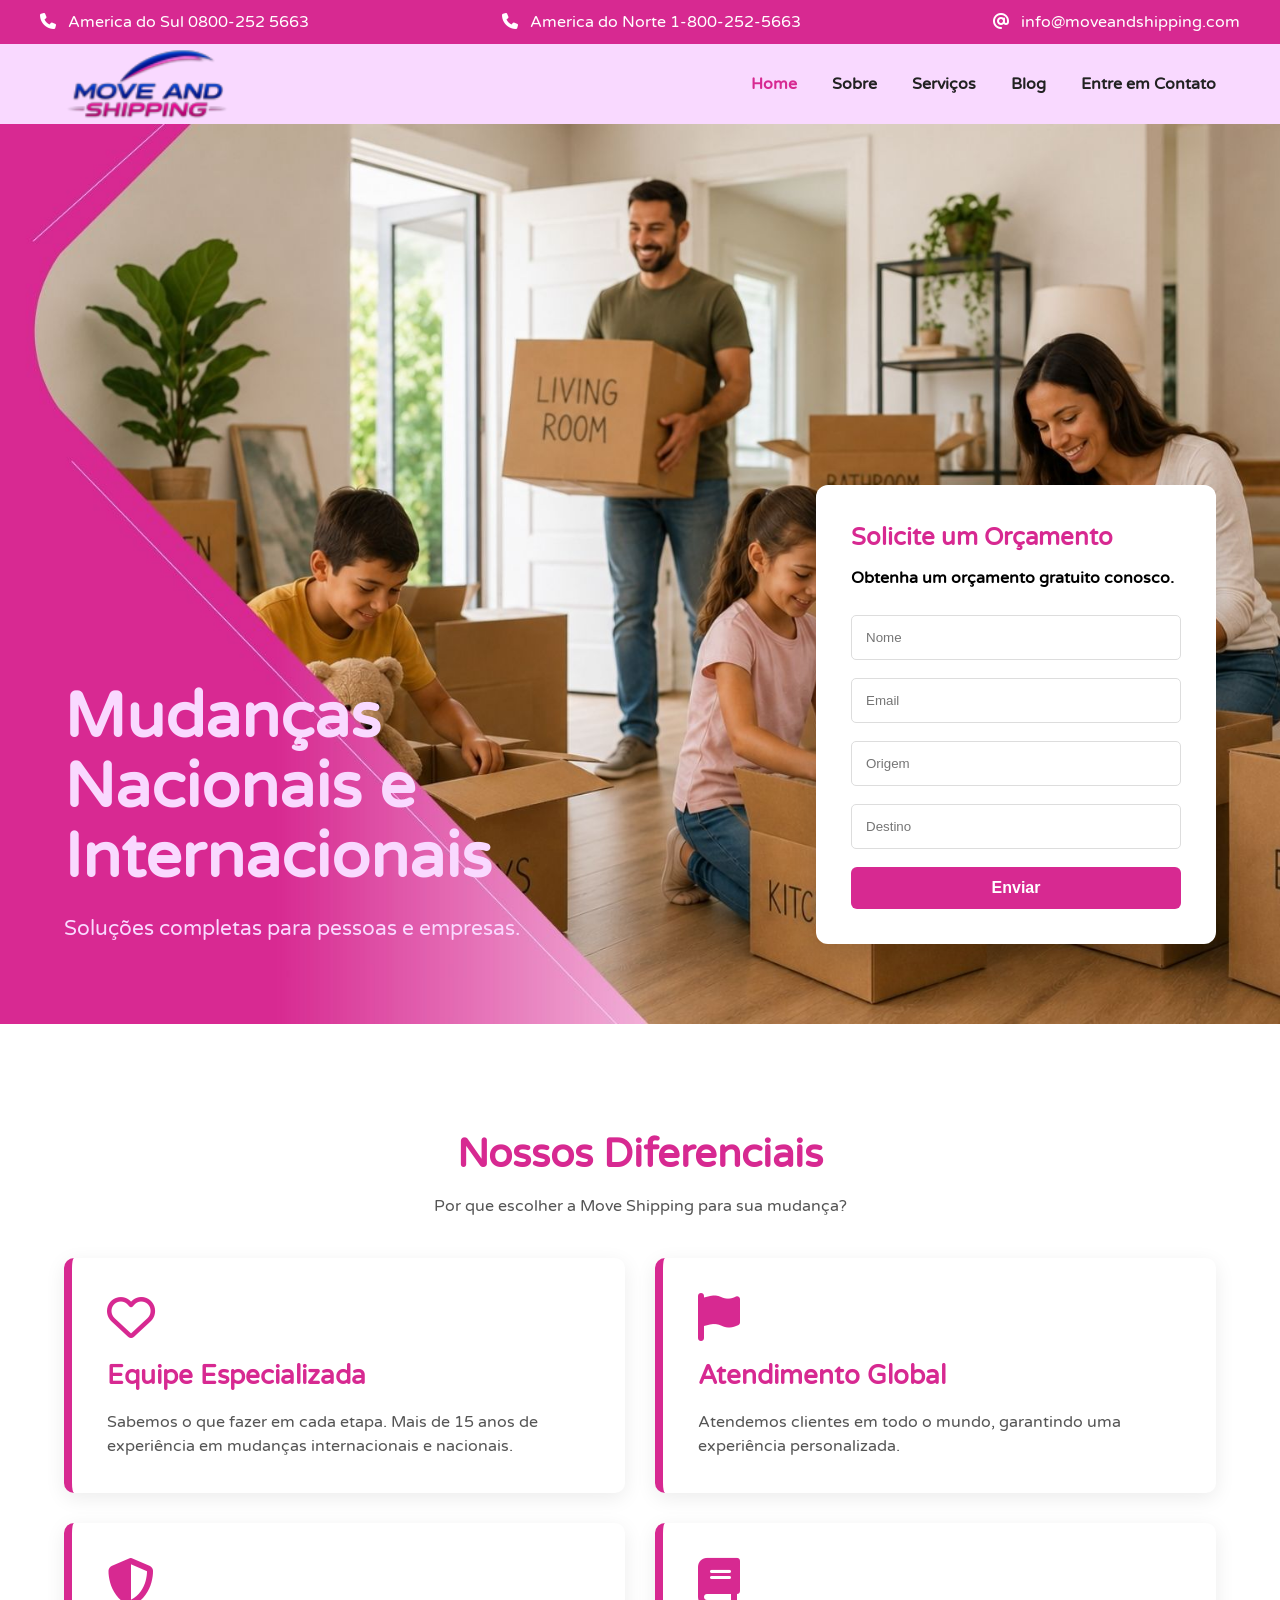
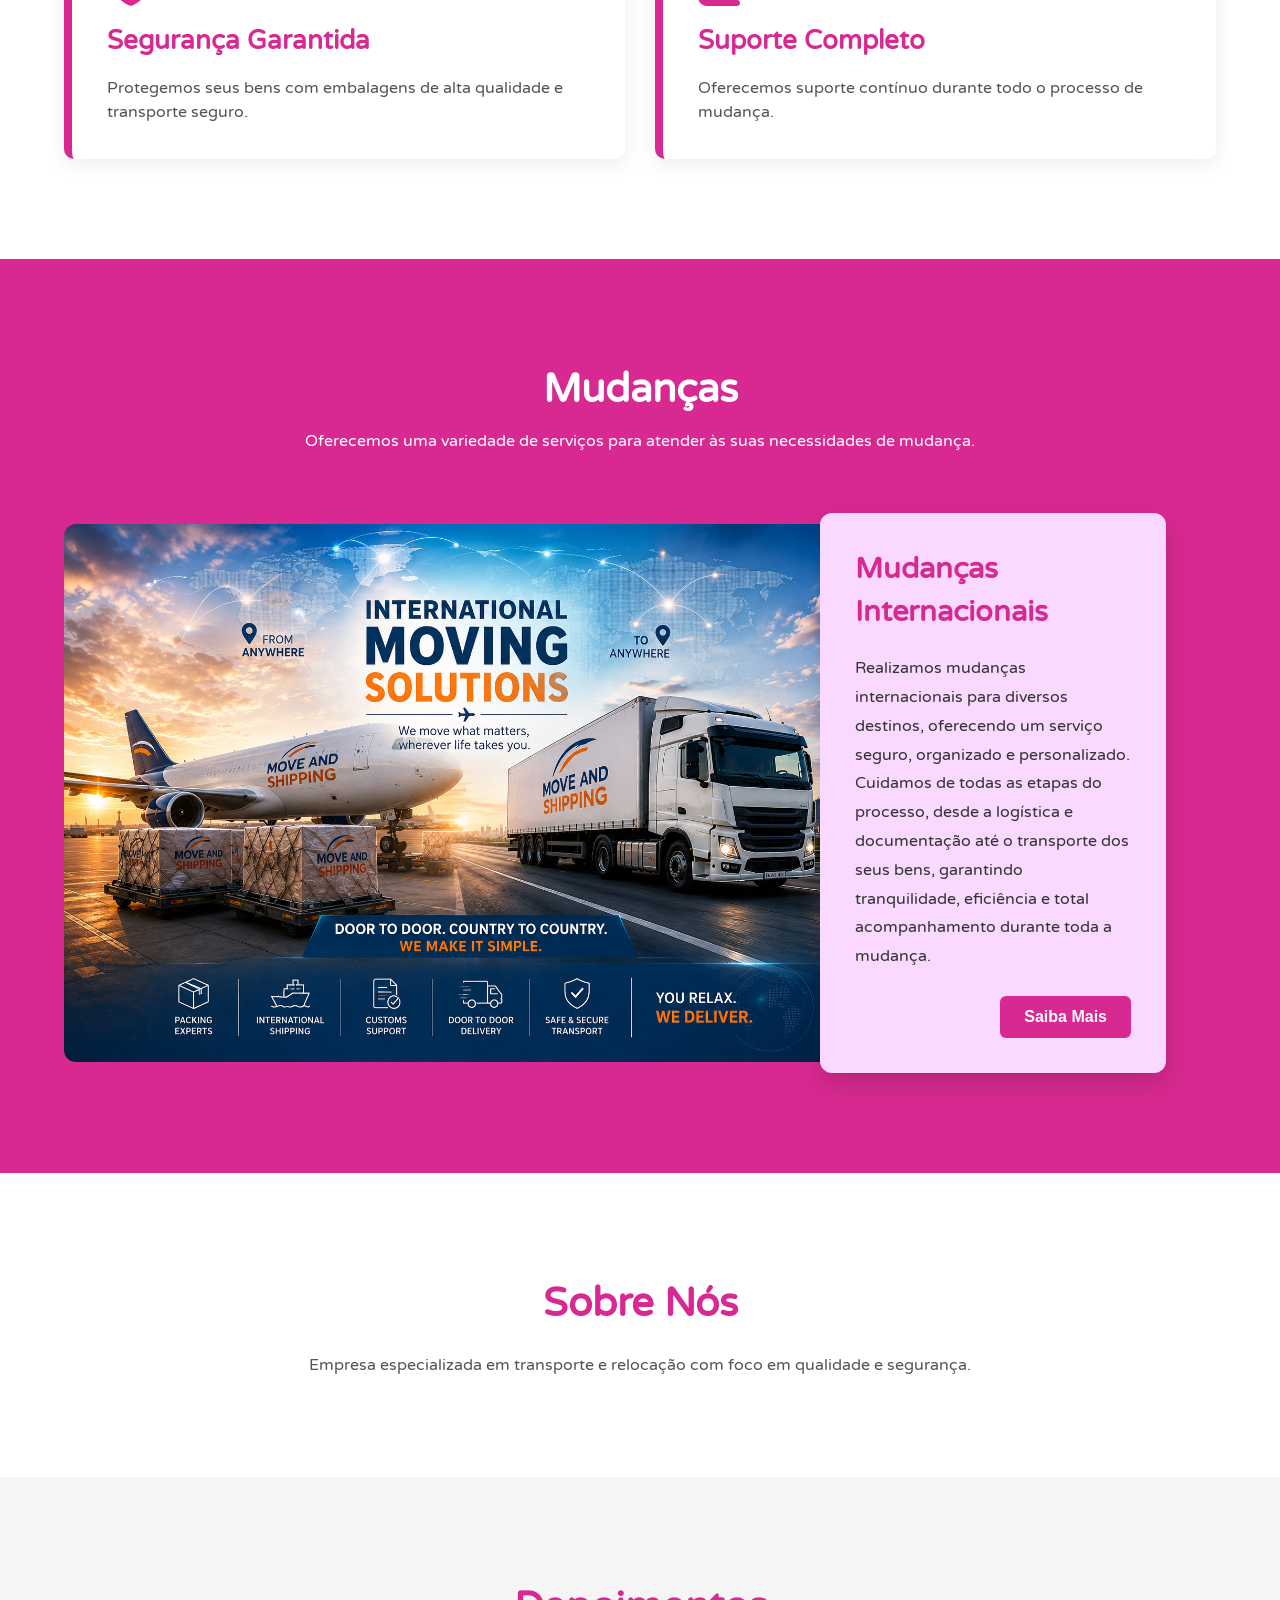
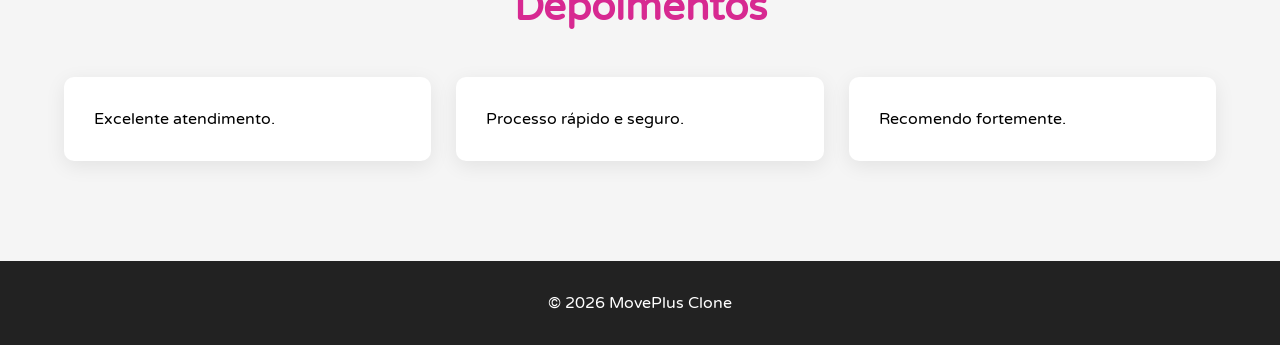
==== index.html @ 45d49bcc "projeto Inciado! Site Move and Shipping" ====
<!DOCTYPE html>
<html lang="pt-BR">

<head>
    <meta charset="UTF-8">
    <meta name="viewport" content="width=device-width, initial-scale=1.0">
    <title>MovePlus - Mudanças Nacionais e Internacionais</title>
    <link rel="stylesheet" href="css/style.css">
    <link rel="preconnect" href="https://fonts.googleapis.com">
    <link rel="preconnect" href="https://fonts.gstatic.com" crossorigin>
    <link href="https://fonts.googleapis.com/css2?family=Varela+Round&display=swap" rel="stylesheet">
    <link rel="stylesheet" href="https://cdnjs.cloudflare.com/ajax/libs/font-awesome/6.4.0/css/all.min.css">
</head>

<body>
    <header class="header">
        <div class="header-contact">
            <span><i class="fas fa-phone"></i> America do Sul 0800-252 5663</span>
            <span><i class="fas fa-phone"></i> America do Norte 1-800-252-5663</span>
            <span><i class="fas fa-at"></i> info@moveandshipping.com</span>
        </div>
        <div class="header-container">
            <div class="header-logo">
                
            </div>

            <nav class="header-nav">
                <a href="#" class="nav-link active"><span>Home</span></a>
                <a href="#" class="nav-link"><span>Sobre</span></a>
                <a href="#" class="nav-link"><span>Serviços</span></a>
                <a href="#" class="nav-link"><span>Blog</span></a>
                <a href="#" class="nav-link"><span>Entre em Contato</span></a>
            </nav>

        </div>
    </header>

    <section class="hero">
        <div class="hero-container">
            <h1>Mudanças <br> Nacionais e <br>Internacionais</h1>
            <p>Soluções completas para pessoas e empresas.</p>
        </div>

        <div class="hero-form-container">
            <h2>Solicite um Orçamento</h2>
            <h3>Obtenha um orçamento gratuito conosco.</h3>

            <form id="contactForm" class="hero-form">
                <input type="text" placeholder="Nome" required>
                <input type="email" placeholder="Email" required>
                <input type="text" placeholder="Origem" required>
                <input type="text" placeholder="Destino" required>

                <button class="btn" type="submit">
                    Enviar
                </button>
            </form>
        </div>
    </section>

    <section class="advantages">
        <div class="advantages-container">

            <h2>Nossos Diferenciais</h2>
            <p>Por que escolher a Move Shipping para sua mudança?</p>

            <div class="advantages-grid">
                <div class="advantages-card">
                     <i class="fa-regular fa-heart"></i>
                    <h2>Equipe Especializada</h2>
                    <p>Sabemos o que fazer em cada etapa. Mais de 15 anos de experiência em mudanças internacionais e nacionais.</p>
                </div>
                <div class="advantages-card">
                    <i class="fa-solid fa-flag"></i>
                    <h2>Atendimento Global</h2>
                    <p>Atendemos clientes em todo o mundo, garantindo uma experiência personalizada.</p>
                </div>
                <div class="advantages-card">
                    <i class="fa-solid fa-shield-halved"></i>
                    <h2>Segurança Garantida</h2>
                    <p>Protegemos seus bens com embalagens de alta qualidade e transporte seguro.</p>
                </div>
                <div class="advantages-card">
                    <i class="fa-solid fa-book"></i>
                    <h2>Suporte Completo</h2>
                    <p>Oferecemos suporte contínuo durante todo o processo de mudança.</p>
                </div>
            </div>

        </div>
    </section>

    <section class="services">
        <div class="services-container">

            <h2>Mudanças</h2>
            <p>Oferecemos uma variedade de serviços para atender às suas necessidades de mudança.</p>

            <div class="services-grid-top">
                <div class="imgServices">
                    <img src="./assets/images/mudancaInter.png" alt="Mudança Internacional"></div>
                
                
                <div class="infoCardTop">
                    <h4>Mudanças Internacionais</h4>
                    <p>Realizamos mudanças internacionais para diversos destinos, oferecendo um serviço seguro, organizado e personalizado. Cuidamos de todas as etapas do processo, desde a logística e documentação até o transporte dos seus bens, garantindo tranquilidade, eficiência e total acompanhamento durante toda a mudança.</p>
                    <div class="espacoBtn">
                        <button class="btnInfoCardTop">Saiba Mais</button>
                    </div>
                    
                </div>
                
            </div>
           
        </div>


    </section>

    <section class="about">
        <div class="about-container">

            <h2>Sobre Nós</h2>

            <p>
                Empresa especializada em transporte e relocação com foco em qualidade e segurança.
            </p>

        </div>
    </section>

    <section class="testimonials">
        <div class="testimonials-container">

            <h2>Depoimentos</h2>

            <div class="testimonials-grid">
                <div class="testimonials-card">Excelente atendimento.</div>
                <div class="testimonials-card">Processo rápido e seguro.</div>
                <div class="testimonials-card">Recomendo fortemente.</div>
            </div>

        </div>
    </section>

    <footer class="footer">
        <div class="footer-container">
            <p>© 2026 MovePlus Clone</p>
        </div>
    </footer>

    <script src="js/main.js"></script>
</body>

</html>
---- css/style.css ----
/* RESET */

*{
margin:0;
padding:0;
box-sizing:border-box;
}

html{
scroll-behavior:smooth;
}

body{
font-family: 'Varela Round', Helvetica, sans-serif;
line-height:1.5;
overflow-x:hidden;
}

img{
max-width:100%;
display:block;
}

button{
background:#d72991;
color:#fff;
border:none;
padding:12px 24px;
cursor:pointer;
border-radius:6px;
transition:.3s;
}

button:hover{
opacity:.9;
}

/* CONTAINERS */

.advantages-container,
.services-container,
.about-container,
.testimonials-container,
.footer-container{
width:min(90%,1200px);
margin:0 auto;
}

/* HEADER */

.header-contact{
background:#d72991;
color:#fff;
padding:10px 40px;

display:flex;
justify-content:space-between;
align-items:center;
gap:20px;

}

.header-contact i{
margin-right:8px;
}

.header-container{
background:#f9d9ff;

display:flex;
justify-content:space-between;
align-items:center;

padding:0 5%;

}

.header-logo{
background:url('../assets/images/logoNovaP.png') no-repeat center;
background-size:contain;

width:170px;
height:80px;

}

.header-nav{
display:flex;
gap:35px;
}

.header-nav a{
text-decoration:none;
color:#222;
font-weight:bold;
transition:.3s;
}

.header-nav a:hover,
.header-nav a.active{
color:#d72991;
}

/* HERO */

.hero{
background:url('../assets/images/imgHomeRosaEscuro.jpg');
background-size:cover;
background-position:center;
min-height:100vh;

display:flex;
justify-content:space-between;
align-items:flex-end;
gap:80px;
padding:80px 5%;


}

.hero-container{
max-width:550px;
}

.hero-container h1{
font-size:clamp(3rem,5vw,5rem);
line-height:1.1;
color:#f9d9ff;
}

.hero-container p{
margin-top:20px;
font-size:1.3rem;
color:#f9d9ff;
}

.wave-letter {
    display: inline-block;
    animation: waveColor 4s infinite;
}

@keyframes waveColor {
    0%, 100% {
        color: #f9d9ff;
    }
    50% {
        color: #d72991;
    }
}

.hero-form-container{
background:#fff;
width:100%;
max-width:400px;
padding:35px;
border-radius:12px;
box-shadow:0 10px 30px rgba(0,0,0,.15);
}

.hero-form-container h2{
color:#d72991;
margin-bottom:10px;
}

.hero-form-container h3{
margin-bottom:25px;
font-size:1rem;
}

.hero-form{
display:flex;
flex-direction:column;
gap:18px;
}

.hero-form input{
padding:14px;
border:1px solid #ddd;
border-radius:5px;
}

.hero-form button{
width:100%;
font-size:1rem;
font-weight:bold;
}

/* DIFERENCIAIS */

.advantages{
padding:100px 0;
}

.advantages-container h2{
text-align:center;
color:#d72991;
font-size:2.5rem;
}

.advantages-container > p{
text-align:center;
color:#555;
margin-top:10px;
margin-bottom:40px;
}

.advantages-grid{
display:grid;
grid-template-columns:repeat(2,1fr);
gap:30px;
}

.advantages-card{
background:#fff;
padding:35px;
border-left:8px solid #d72991;
border-radius:10px;
box-shadow:0 5px 20px rgba(0,0,0,.08);

}

.advantages-card i{
font-size:3rem;
color:#d72991;
}

.advantages-card h2{
text-align:left;
font-size:1.6rem;
margin:15px 0;
}

.advantages-card p{
color:#555;
}

/* SERVIÇOS */

.services{
background:#d72991;
padding:100px 0;
}

.services-container h2{
text-align:center;
color:#fff;
font-size:2.5rem;
}

.services-container > p{
text-align:center;
color:#fff;
margin-top:10px;
}

.services-grid-top{
display:flex;
flex-direction:row;
align-items:center;
margin-top:60px;
}

.imgServices{
flex:1.5;
}

.imgServices img{
border-radius:12px;
width: 100%;
z-index:2;
}

.infoCardTop{
background:#f9d9ff;
width:30%;
padding:35px;
border-radius:12px;
box-shadow:0 10px 25px rgba(0,0,0,.15);

position:relative;
left:-50px;
z-index:1;

}

.infoCardTop h4{
color:#d72991;
font-size:1.8rem;
margin-bottom:20px;
}

.infoCardTop p{
color:#333;
line-height:1.8;
}

.espacoBtn{
display:flex;
justify-content:flex-end;
margin-top:25px;
}

.btnInfoCardTop{
font-size:1rem;
font-weight:bold;
}

/* SOBRE */

.about{
padding:100px 0;
}

.about-container{
text-align:center;
}

.about-container h2{
color:#d72991;
font-size:2.5rem;
margin-bottom:20px;
}

.about-container p{
max-width:800px;
margin:auto;
color:#555;
}

/* DEPOIMENTOS */

.testimonials{
background:#f5f5f5;
padding:100px 0;
}

.testimonials-container h2{
text-align:center;
color:#d72991;
font-size:2.5rem;
}

.testimonials-grid{
display:grid;
grid-template-columns:repeat(3,1fr);
gap:25px;
margin-top:40px;
}

.testimonials-card{
background:#fff;
padding:30px;
border-radius:10px;
box-shadow:0 5px 20px rgba(0,0,0,.08);
}

/* FOOTER */

.footer{
background:#222;
color:#fff;
padding:30px 0;
}

.footer-container{
text-align:center;
}

/* RESPONSIVO */

@media(max-width:992px){

.hero{
    gap:50px;
}

.services-grid-top{
    flex-direction:column;
}

.infoCardTop{
    width:100%;
}

.advantages-grid{
    grid-template-columns:1fr;
}

.testimonials-grid{
    grid-template-columns:1fr;
}


}

@media(max-width:768px){


.header-contact{
    flex-direction:column;
    text-align:center;
    padding:15px;
}

.header-container{
    flex-direction:column;
    gap:20px;
}

.header-nav{
    flex-wrap:wrap;
    justify-content:center;
    gap:15px;
}

.hero{
    flex-direction:column;
    text-align:center;
    padding:60px 20px;
}

.hero-container h1{
    font-size:3rem;
}

.hero-form-container{
    max-width:100%;
}

.advantages,
.services,
.about,
.testimonials{
    padding:70px 0;
}


}

@media(max-width:480px){

.hero-container h1{
    font-size:2.4rem;
}

.advantages-container h2,
.services-container h2,
.about-container h2,
.testimonials-container h2{
    font-size:2rem;
}

.infoCardTop h4{
    font-size:1.5rem;
}


}
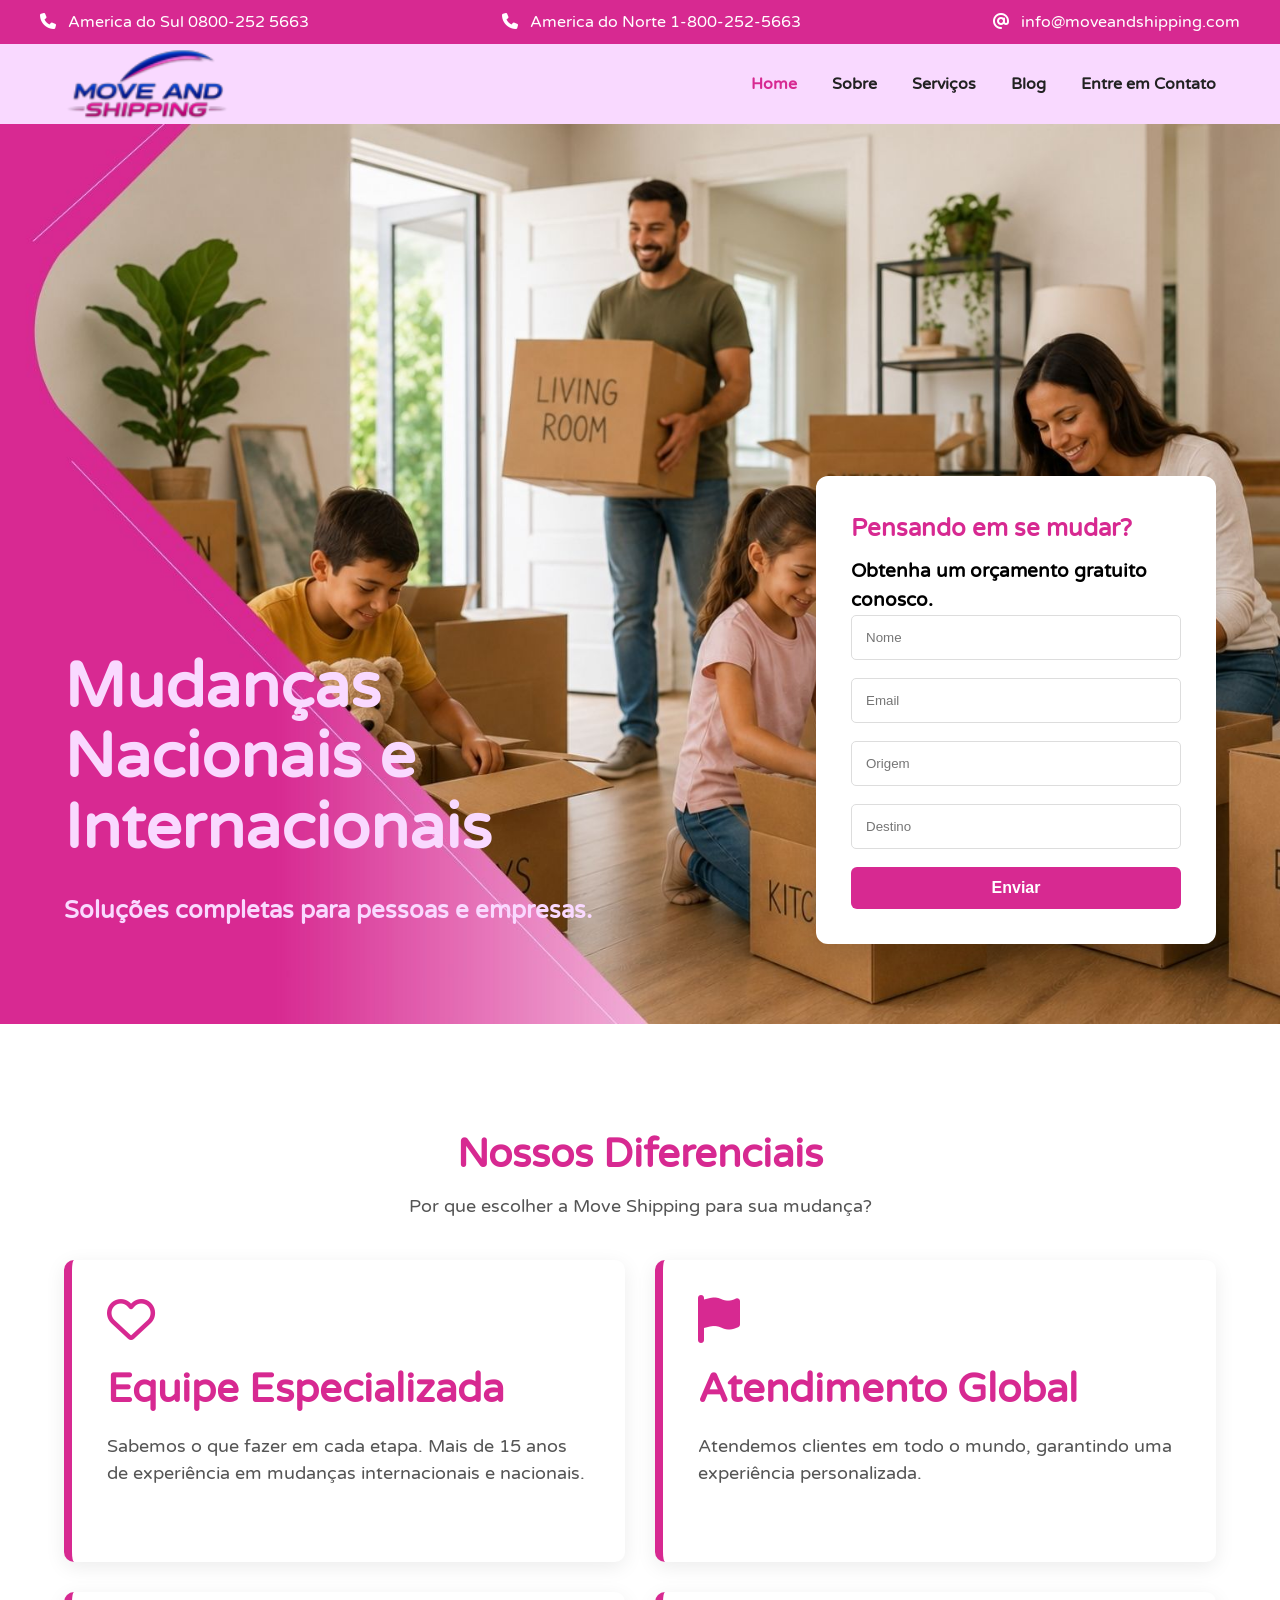
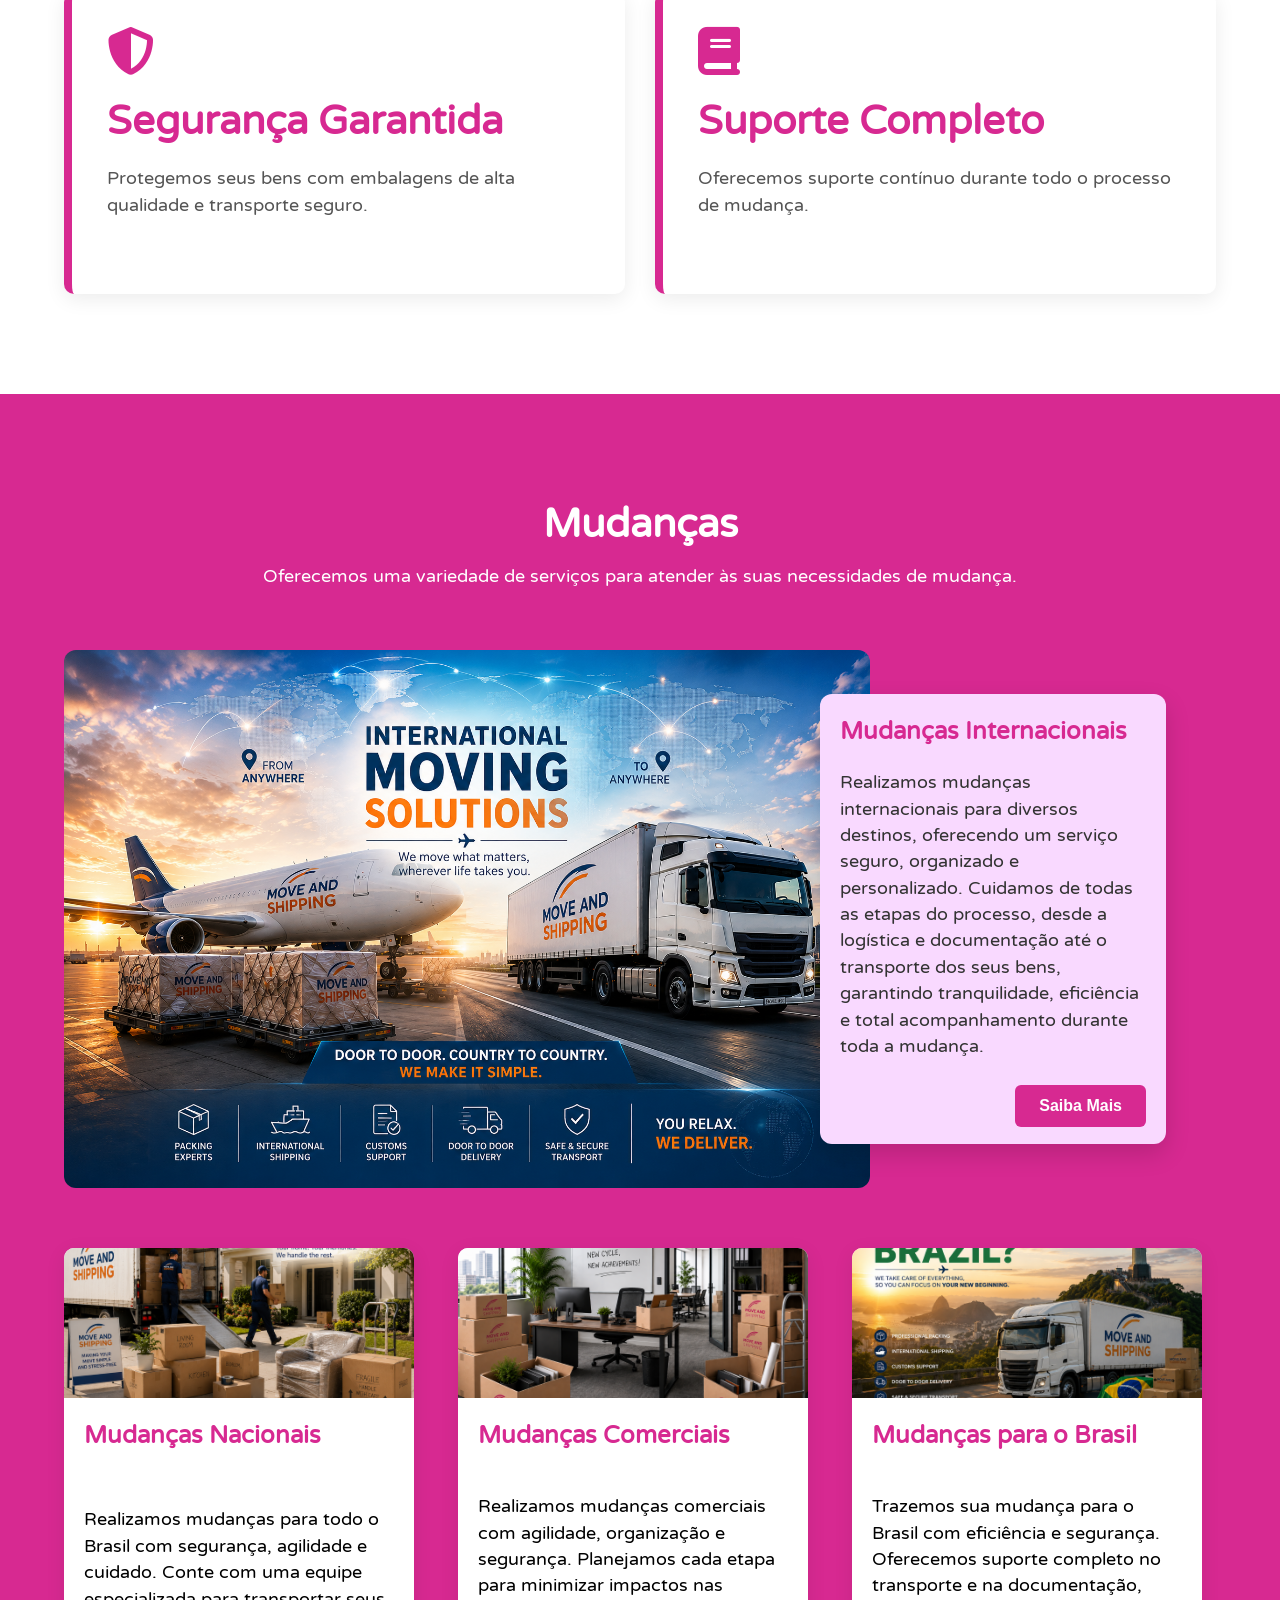
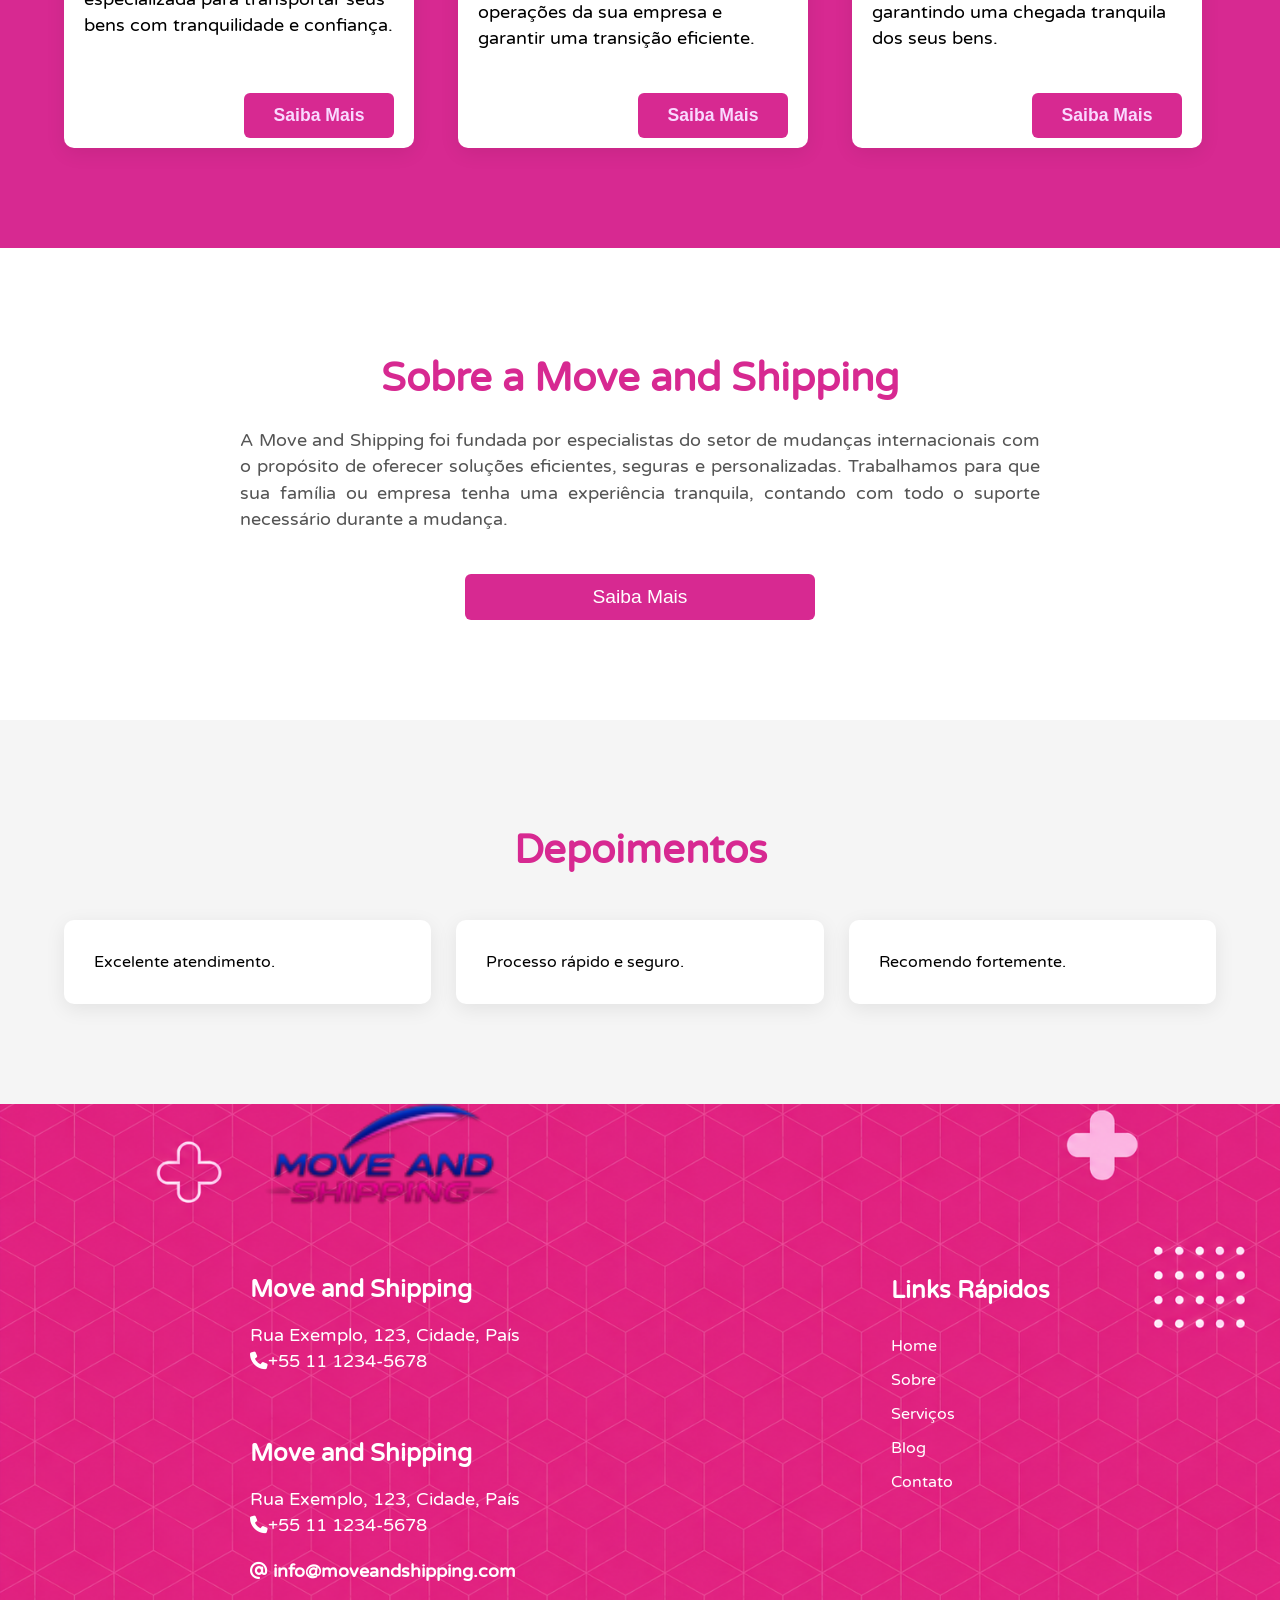
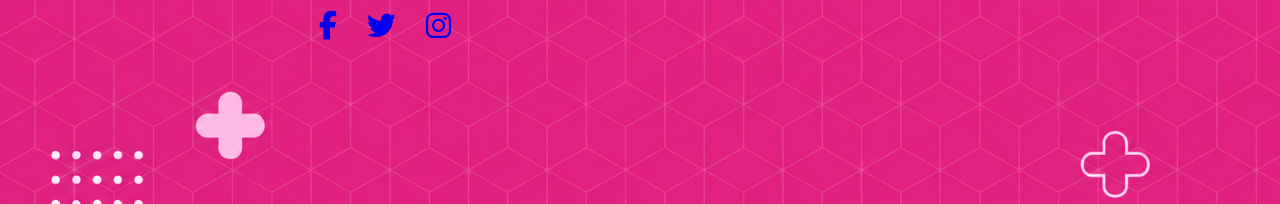
==== commit 4dffeb58: "Add new sections and styles for the Move and Shipping website - Created CSS files for various sectio" ====
--- a/index.html
+++ b/index.html
@@ -5,7 +5,19 @@
     <meta charset="UTF-8">
     <meta name="viewport" content="width=device-width, initial-scale=1.0">
     <title>MovePlus - Mudanças Nacionais e Internacionais</title>
-    <link rel="stylesheet" href="css/style.css">
+    <!-- Estilos Globais -->
+    <link rel="stylesheet" href="css/reset.css">
+    
+    <!-- Estilos por Seção -->
+    <link rel="stylesheet" href="css/header.css">
+    <link rel="stylesheet" href="css/hero.css">
+    <link rel="stylesheet" href="css/advantages.css">
+    <link rel="stylesheet" href="css/services.css">
+    <link rel="stylesheet" href="css/about.css">
+    <link rel="stylesheet" href="css/testimonials.css">
+    <link rel="stylesheet" href="css/footer.css">
+    
+    <!-- Fontes Externas -->
     <link rel="preconnect" href="https://fonts.googleapis.com">
     <link rel="preconnect" href="https://fonts.gstatic.com" crossorigin>
     <link href="https://fonts.googleapis.com/css2?family=Varela+Round&display=swap" rel="stylesheet">
@@ -13,141 +25,26 @@
 </head>
 
 <body>
-    <header class="header">
-        <div class="header-contact">
-            <span><i class="fas fa-phone"></i> America do Sul 0800-252 5663</span>
-            <span><i class="fas fa-phone"></i> America do Norte 1-800-252-5663</span>
-            <span><i class="fas fa-at"></i> info@moveandshipping.com</span>
-        </div>
-        <div class="header-container">
-            <div class="header-logo">
-                
-            </div>
+    <!-- Header -->
+    <div id="header-container"></div>
 
-            <nav class="header-nav">
-                <a href="#" class="nav-link active"><span>Home</span></a>
-                <a href="#" class="nav-link"><span>Sobre</span></a>
-                <a href="#" class="nav-link"><span>Serviços</span></a>
-                <a href="#" class="nav-link"><span>Blog</span></a>
-                <a href="#" class="nav-link"><span>Entre em Contato</span></a>
-            </nav>
+    <!-- Hero -->
+    <div id="hero-container"></div>
 
-        </div>
-    </header>
+    <!-- Advantages -->
+    <div id="advantages-container"></div>
 
-    <section class="hero">
-        <div class="hero-container">
-            <h1>Mudanças <br> Nacionais e <br>Internacionais</h1>
-            <p>Soluções completas para pessoas e empresas.</p>
-        </div>
+    <!-- Services -->
+    <div id="services-container"></div>
 
-        <div class="hero-form-container">
-            <h2>Solicite um Orçamento</h2>
-            <h3>Obtenha um orçamento gratuito conosco.</h3>
+    <!-- About -->
+    <div id="about-container"></div>
 
-            <form id="contactForm" class="hero-form">
-                <input type="text" placeholder="Nome" required>
-                <input type="email" placeholder="Email" required>
-                <input type="text" placeholder="Origem" required>
-                <input type="text" placeholder="Destino" required>
+    <!-- Testimonials -->
+    <div id="testimonials-container"></div>
 
-                <button class="btn" type="submit">
-                    Enviar
-                </button>
-            </form>
-        </div>
-    </section>
-
-    <section class="advantages">
-        <div class="advantages-container">
-
-            <h2>Nossos Diferenciais</h2>
-            <p>Por que escolher a Move Shipping para sua mudança?</p>
-
-            <div class="advantages-grid">
-                <div class="advantages-card">
-                     <i class="fa-regular fa-heart"></i>
-                    <h2>Equipe Especializada</h2>
-                    <p>Sabemos o que fazer em cada etapa. Mais de 15 anos de experiência em mudanças internacionais e nacionais.</p>
-                </div>
-                <div class="advantages-card">
-                    <i class="fa-solid fa-flag"></i>
-                    <h2>Atendimento Global</h2>
-                    <p>Atendemos clientes em todo o mundo, garantindo uma experiência personalizada.</p>
-                </div>
-                <div class="advantages-card">
-                    <i class="fa-solid fa-shield-halved"></i>
-                    <h2>Segurança Garantida</h2>
-                    <p>Protegemos seus bens com embalagens de alta qualidade e transporte seguro.</p>
-                </div>
-                <div class="advantages-card">
-                    <i class="fa-solid fa-book"></i>
-                    <h2>Suporte Completo</h2>
-                    <p>Oferecemos suporte contínuo durante todo o processo de mudança.</p>
-                </div>
-            </div>
-
-        </div>
-    </section>
-
-    <section class="services">
-        <div class="services-container">
-
-            <h2>Mudanças</h2>
-            <p>Oferecemos uma variedade de serviços para atender às suas necessidades de mudança.</p>
-
-            <div class="services-grid-top">
-                <div class="imgServices">
-                    <img src="./assets/images/mudancaInter.png" alt="Mudança Internacional"></div>
-                
-                
-                <div class="infoCardTop">
-                    <h4>Mudanças Internacionais</h4>
-                    <p>Realizamos mudanças internacionais para diversos destinos, oferecendo um serviço seguro, organizado e personalizado. Cuidamos de todas as etapas do processo, desde a logística e documentação até o transporte dos seus bens, garantindo tranquilidade, eficiência e total acompanhamento durante toda a mudança.</p>
-                    <div class="espacoBtn">
-                        <button class="btnInfoCardTop">Saiba Mais</button>
-                    </div>
-                    
-                </div>
-                
-            </div>
-           
-        </div>
-
-
-    </section>
-
-    <section class="about">
-        <div class="about-container">
-
-            <h2>Sobre Nós</h2>
-
-            <p>
-                Empresa especializada em transporte e relocação com foco em qualidade e segurança.
-            </p>
-
-        </div>
-    </section>
-
-    <section class="testimonials">
-        <div class="testimonials-container">
-
-            <h2>Depoimentos</h2>
-
-            <div class="testimonials-grid">
-                <div class="testimonials-card">Excelente atendimento.</div>
-                <div class="testimonials-card">Processo rápido e seguro.</div>
-                <div class="testimonials-card">Recomendo fortemente.</div>
-            </div>
-
-        </div>
-    </section>
-
-    <footer class="footer">
-        <div class="footer-container">
-            <p>© 2026 MovePlus Clone</p>
-        </div>
-    </footer>
+    <!-- Footer -->
+    <div id="footer-container"></div>
 
     <script src="js/main.js"></script>
 </body>
--- a/css/header.css
+++ b/css/header.css
@@ -0,0 +1,72 @@
+/* HEADER */
+
+.header-contact {
+    background: var(--color-primary);
+    color: var(--color-white);
+    padding: 10px 40px;
+
+    display: flex;
+    justify-content: space-between;
+    align-items: center;
+    gap: 20px;
+}
+
+.header-contact i {
+    margin-right: 8px;
+}
+
+.header-container {
+    background: var(--color-primary-light);
+
+    display: flex;
+    justify-content: space-between;
+    align-items: center;
+
+    padding: 0 5%;
+}
+
+.header-logo {
+    background: url('../assets/images/logoNovaP.png') no-repeat center;
+    background-size: contain;
+
+    width: 170px;
+    height: 80px;
+}
+
+.header-nav {
+    display: flex;
+    gap: 35px;
+}
+
+.header-nav a {
+    text-decoration: none;
+    color: var(--color-dark);
+    font-weight: bold;
+    transition: .3s;
+}
+
+.header-nav a:hover,
+.header-nav a.active {
+    color: var(--color-primary);
+}
+
+/* RESPONSIVO HEADER */
+
+@media(max-width:768px) {
+    .header-contact {
+        flex-direction: column;
+        text-align: center;
+        padding: 15px;
+    }
+
+    .header-container {
+        flex-direction: column;
+        gap: 20px;
+    }
+
+    .header-nav {
+        flex-wrap: wrap;
+        justify-content: center;
+        gap: 15px;
+    }
+}
--- a/css/hero.css
+++ b/css/hero.css
@@ -0,0 +1,108 @@
+/* HERO */
+
+.hero {
+    background: url('../assets/images/imgHomeRosaEscuro.jpg');
+    background-size: cover;
+    background-position: center;
+    min-height: 100vh;
+
+    display: flex;
+    justify-content: space-between;
+    align-items: flex-end;
+    gap: 80px;
+    padding: 80px 5%;
+}
+
+.hero-container {
+    max-width: 550px;
+}
+
+.hero-container h1 {
+    font-size: clamp(3rem, 5vw, 5rem);
+    line-height: 1.1;
+    color: var(--color-primary-light);
+}
+
+.hero-container h3 {
+    margin-top: 30px;
+    color: var(--color-primary-light);
+}
+
+.wave-letter {
+    display: inline-block;
+    animation: waveColor 4s infinite;
+}
+
+@keyframes waveColor {
+
+    0%,
+    100% {
+        color: var(--color-primary-light);
+    }
+
+    50% {
+        color: var(--color-primary);
+    }
+}
+
+.hero-form-container {
+    background: var(--color-white);
+    width: 100%;
+    max-width: 400px;
+    padding: 35px;
+    border-radius: 12px;
+    box-shadow: 0 10px 30px rgba(0, 0, 0, .15);
+}
+
+.hero-form-container h3 {
+    color: var(--color-primary);
+    margin-bottom: 10px;
+}
+
+.hero-form {
+    display: flex;
+    flex-direction: column;
+    gap: 18px;
+}
+
+.hero-form input {
+    padding: 14px;
+    border: 1px solid var(--color-border);
+    border-radius: 5px;
+}
+
+.hero-form button {
+    width: 100%;
+    font-size: 1rem;
+    font-weight: bold;
+}
+
+/* RESPONSIVO HERO */
+
+@media(max-width:992px) {
+    .hero {
+        gap: 50px;
+    }
+}
+
+@media(max-width:768px) {
+    .hero {
+        flex-direction: column;
+        text-align: center;
+        padding: 60px 20px;
+    }
+
+    .hero-container h1 {
+        font-size: 3rem;
+    }
+
+    .hero-form-container {
+        max-width: 100%;
+    }
+}
+
+@media(max-width:480px) {
+    .hero-container h1 {
+        font-size: 2.4rem;
+    }
+}
--- a/css/advantages.css
+++ b/css/advantages.css
@@ -0,0 +1,72 @@
+/* DIFERENCIAIS */
+
+.advantages {
+    padding: 100px 0;
+}
+
+.advantages-container {
+    width: min(90%, 1200px);
+    margin: 0 auto;
+}
+
+.advantages-container h2 {
+    text-align: center;
+    color: var(--color-primary);
+    font-size: 2.5rem;
+}
+
+.advantages-container p {
+    text-align: center;
+    color: var(--color-text);
+    margin-top: 10px;
+    margin-bottom: 40px;
+}
+
+.advantages-grid {
+    display: grid;
+    grid-template-columns: repeat(2, 1fr);
+    gap: 30px;
+}
+
+.advantages-card {
+    background: var(--color-white);
+    padding: 35px;
+    border-left: 8px solid var(--color-primary);
+    border-radius: 10px;
+    box-shadow: 0 5px 20px rgba(0, 0, 0, .08);
+}
+
+.advantages-card i {
+    font-size: 3rem;
+    color: var(--color-primary);
+}
+
+.advantages-card h2 {
+    text-align: left;
+    margin: 15px 0;
+}
+
+.advantages-card p {
+    color: var(--color-text);
+    text-align: left;
+}
+
+/* RESPONSIVO ADVANTAGES */
+
+@media(max-width:992px) {
+    .advantages-grid {
+        grid-template-columns: 1fr;
+    }
+}
+
+@media(max-width:768px) {
+    .advantages {
+        padding: 70px 0;
+    }
+}
+
+@media(max-width:480px) {
+    .advantages-container h2 {
+        font-size: 2rem;
+    }
+}
--- a/css/services.css
+++ b/css/services.css
@@ -0,0 +1,150 @@
+/* SERVIÇOS */
+
+.services {
+    background: var(--color-primary);
+    padding: 100px 0;
+}
+
+.services-container {
+    width: min(90%, 1200px);
+    margin: 0 auto;
+}
+
+.services-container h2 {
+    text-align: center;
+    color: var(--color-white);
+    font-size: 2.5rem;
+}
+
+.services-container>p {
+    text-align: center;
+    color: var(--color-white);
+    margin-top: 10px;
+}
+
+.services-grid-top {
+    display: flex;
+    flex-direction: row;
+    align-items: center;
+    margin-top: 60px;
+}
+
+.imgServices {
+    flex: 1.5;
+}
+
+.imgServices img {
+    border-radius: 12px;
+    width: 100%;
+    z-index: 2;
+}
+
+.infoCardTop {
+    background: var(--color-primary-light);
+    width: 30%;
+    max-height: 450px;
+    padding: 20px;
+    border-radius: 12px;
+    box-shadow: 0 10px 25px rgba(0, 0, 0, .15);
+
+    position: relative;
+    left: -50px;
+    z-index: 1;
+}
+
+.infoCardTop h3 {
+    color: var(--color-primary);
+    margin-bottom: 20px;
+}
+
+.infoCardTop p {
+    color: var(--color-text-dark);
+}
+
+.espacoBtn {
+    display: flex;
+    justify-content: flex-end;
+    margin-top: 25px;
+}
+
+.btnInfoCardTop {
+    font-size: 1rem;
+    font-weight: bold;
+}
+
+.services-grid-bottom {
+    display: grid;
+    grid-template-columns: repeat(3, 1fr);
+    gap: 30px;
+    margin-top: 60px;
+}
+
+.infoCardBottom {
+    background: var(--color-white);
+    max-width: 350px;
+    border-radius: 10px;
+    box-shadow: 0 5px 20px rgba(0, 0, 0, .08);
+}
+.infoCardBottom img {
+    border-radius: 10px 10px 0 0;
+    width: 100%;
+    height: 150px;
+    object-fit: cover;
+}
+
+.infoCardBaixo {
+    height: 350px;
+    display: flex;
+    flex-direction: column;
+    justify-content: space-between;
+}
+
+.infoCardBaixo h3 {
+    padding: 20px 20px;
+    color: var(--color-primary);
+}
+.infoCardBaixo p {
+    padding: 0px 20px;
+}
+
+.btnInfoCardBottom {
+    color: var(--color-primary-light);
+    margin: 10px 20px;
+    font-size: 1.1rem;
+    font-weight: bold;
+    width: 150px;
+}
+
+.espacoBtnBottom {
+    display: flex;
+    justify-content: flex-end;
+    padding-bottom: 20px;
+}
+
+/* RESPONSIVO SERVICES */
+
+@media(max-width:992px) {
+    .services-grid-top {
+        flex-direction: column;
+    }
+
+    .infoCardTop {
+        width: 100%;
+    }
+}
+
+@media(max-width:768px) {
+    .services {
+        padding: 70px 0;
+    }
+}
+
+@media(max-width:480px) {
+    .services-container h2 {
+        font-size: 2rem;
+    }
+
+    .infoCardTop h4 {
+        font-size: 1.5rem;
+    }
+}
--- a/css/about.css
+++ b/css/about.css
@@ -0,0 +1,45 @@
+/* SOBRE */
+
+.about {
+    padding: 100px 0;
+}
+
+.about-container {
+    width: min(90%, 1200px);
+    margin: 0 auto;
+    text-align: center;
+}
+
+.about-container h2 {
+    color: var(--color-primary);
+    font-size: 2.5rem;
+    margin-bottom: 20px;
+}
+
+.about-container p {
+    max-width: 800px;
+    margin: auto;
+    color: var(--color-text);
+    margin-bottom: 40px;
+    text-align: justify;
+}
+.about-container .btn {
+    width: 350px;
+    font-size: 1.2rem;
+    font-weight: 500;
+
+}
+
+/* RESPONSIVO ABOUT */
+
+@media(max-width:768px) {
+    .about {
+        padding: 70px 0;
+    }
+}
+
+@media(max-width:480px) {
+    .about-container h2 {
+        font-size: 2rem;
+    }
+}
--- a/css/testimonials.css
+++ b/css/testimonials.css
@@ -0,0 +1,51 @@
+/* DEPOIMENTOS */
+
+.testimonials {
+    background: var(--color-light-bg);
+    padding: 100px 0;
+}
+
+.testimonials-container {
+    width: min(90%, 1200px);
+    margin: 0 auto;
+}
+
+.testimonials-container h2 {
+    text-align: center;
+    color: var(--color-primary);
+    font-size: 2.5rem;
+}
+
+.testimonials-grid {
+    display: grid;
+    grid-template-columns: repeat(3, 1fr);
+    gap: 25px;
+    margin-top: 40px;
+}
+
+.testimonials-card {
+    background: var(--color-white);
+    padding: 30px;
+    border-radius: 10px;
+    box-shadow: 0 5px 20px rgba(0, 0, 0, .08);
+}
+
+/* RESPONSIVO TESTIMONIALS */
+
+@media(max-width:992px) {
+    .testimonials-grid {
+        grid-template-columns: 1fr;
+    }
+}
+
+@media(max-width:768px) {
+    .testimonials {
+        padding: 70px 0;
+    }
+}
+
+@media(max-width:480px) {
+    .testimonials-container h2 {
+        font-size: 2rem;
+    }
+}
--- a/css/footer.css
+++ b/css/footer.css
@@ -0,0 +1,99 @@
+/* FOOTER */
+
+.footer {
+    background: url('../assets/images/backgoundFooter.png') no-repeat center;
+    background-size: cover;
+    color: var(--color-white);
+    padding: 30px 0;
+    min-height:700px;
+    display: flex;
+    flex-direction: column;
+}
+
+.footer img {
+    width: 250px;
+    height: auto;
+    margin-bottom: 20px;
+    border-radius: 10px;
+}
+
+.footer-container-principal{
+    width: min(90%, 1200px);
+    margin: 0 auto;
+    display: flex;
+    justify-content: space-around;
+    align-items: center;
+    gap: 20px;
+    height: 500px;
+}
+
+.footer-info-left {
+    display: flex;
+    flex-direction: column;
+    align-items: center;
+    justify-content: center;
+    gap: 20px;
+}
+
+.endereco1, .endereco2{
+    padding: 20px;
+}
+
+h3 {
+    margin-bottom: 15px;
+}
+
+.email{
+    padding-top: 20px;
+    font-weight: bold;
+    font-size: 1.1rem;
+}
+
+.footer-social{
+    font-size: 1.8rem;
+    display: flex;
+    justify-content: center;
+    gap: 30px;
+    padding-top: 20px;
+    color: var(--color-white);
+}
+
+.footer-links {
+    display: flex;
+    flex-direction: column;
+    gap: 10px;
+    text-align: none;
+    cursor: pointer;
+}
+
+.footer-links a {
+    text-decoration: none;
+    color: var(--color-white);
+    transition: 0.3s;
+}
+
+.footer-links a:hover {
+    opacity: 0.8;
+}
+
+/* RESPONSIVO FOOTER */
+
+@media(max-width:768px) {
+    .footer-container-principal {
+        flex-direction: column;
+        text-align: center;
+        padding: 20px;
+    }
+
+    .footer-info-left {
+        gap: 10px;
+    }
+
+    .endereco1, .endereco2 {
+        padding: 10px;
+    }
+
+    .email {
+        padding-top: 10px;
+    }
+}   
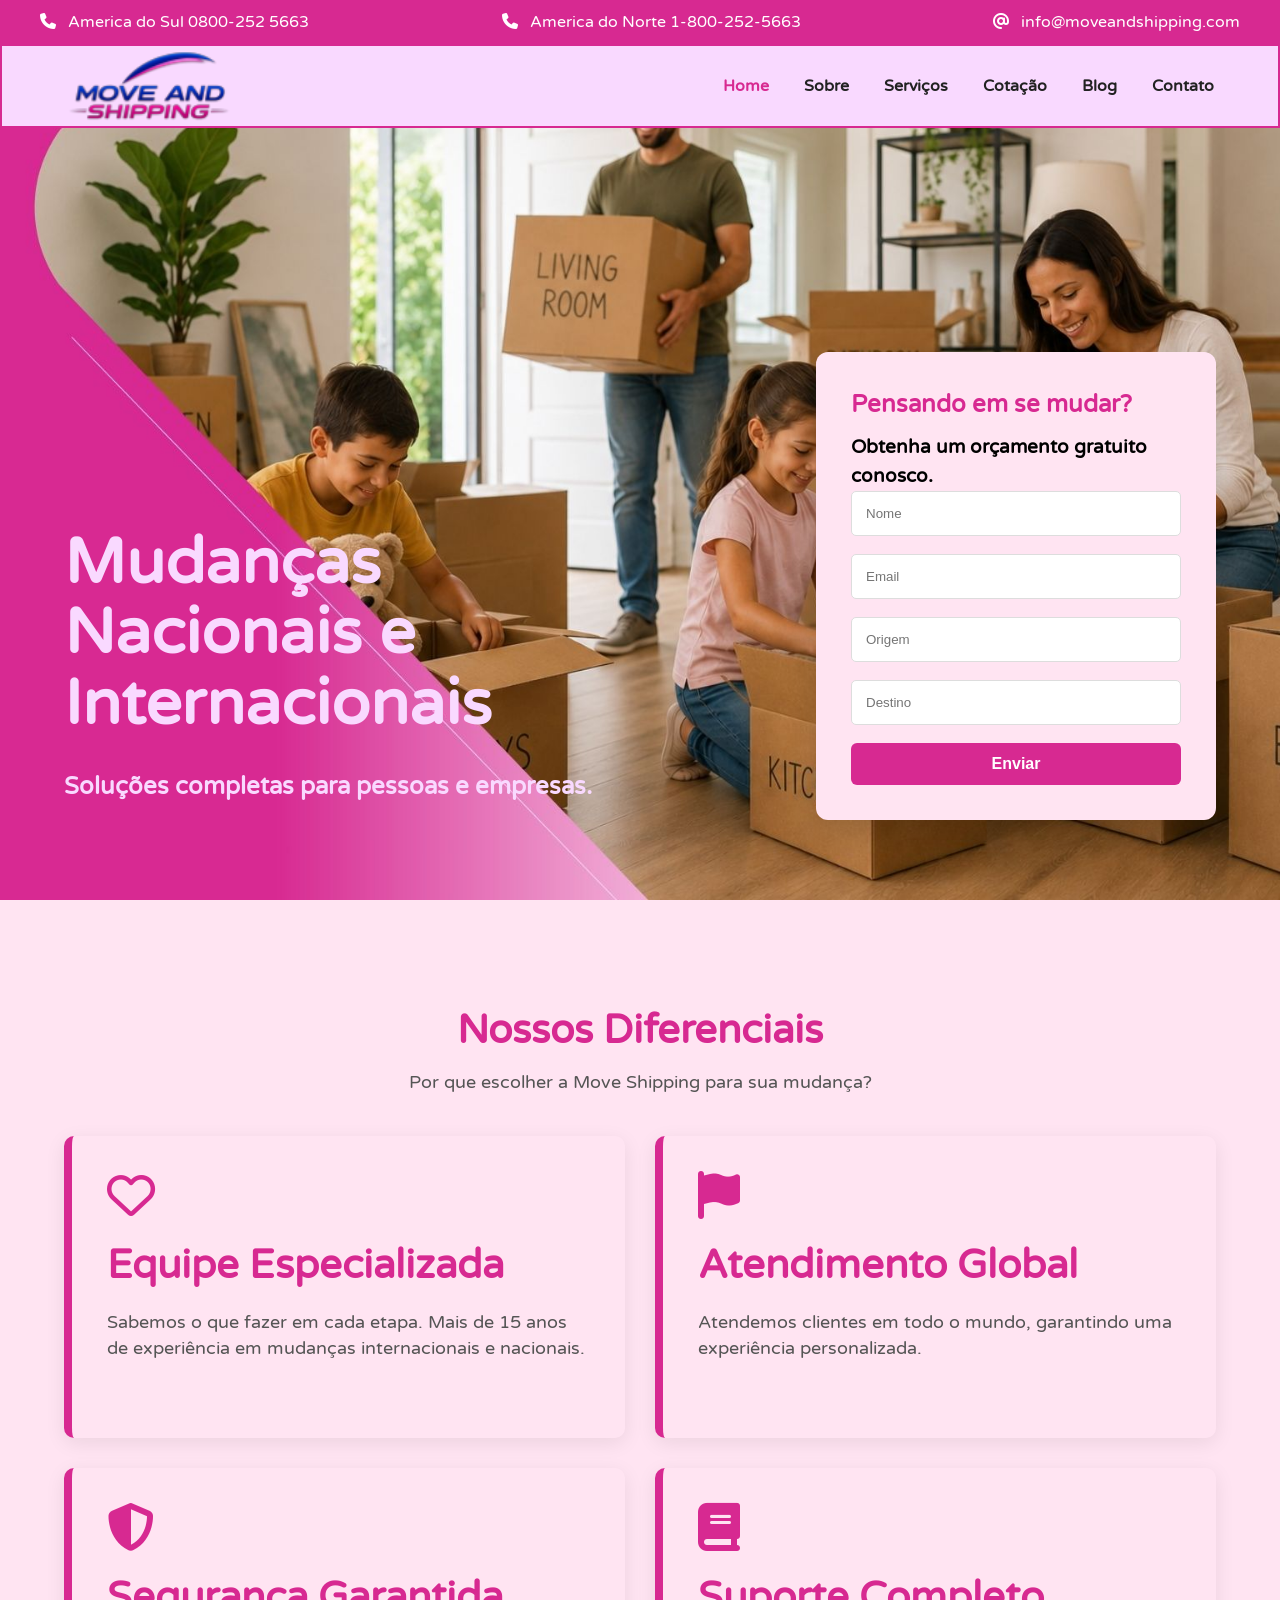
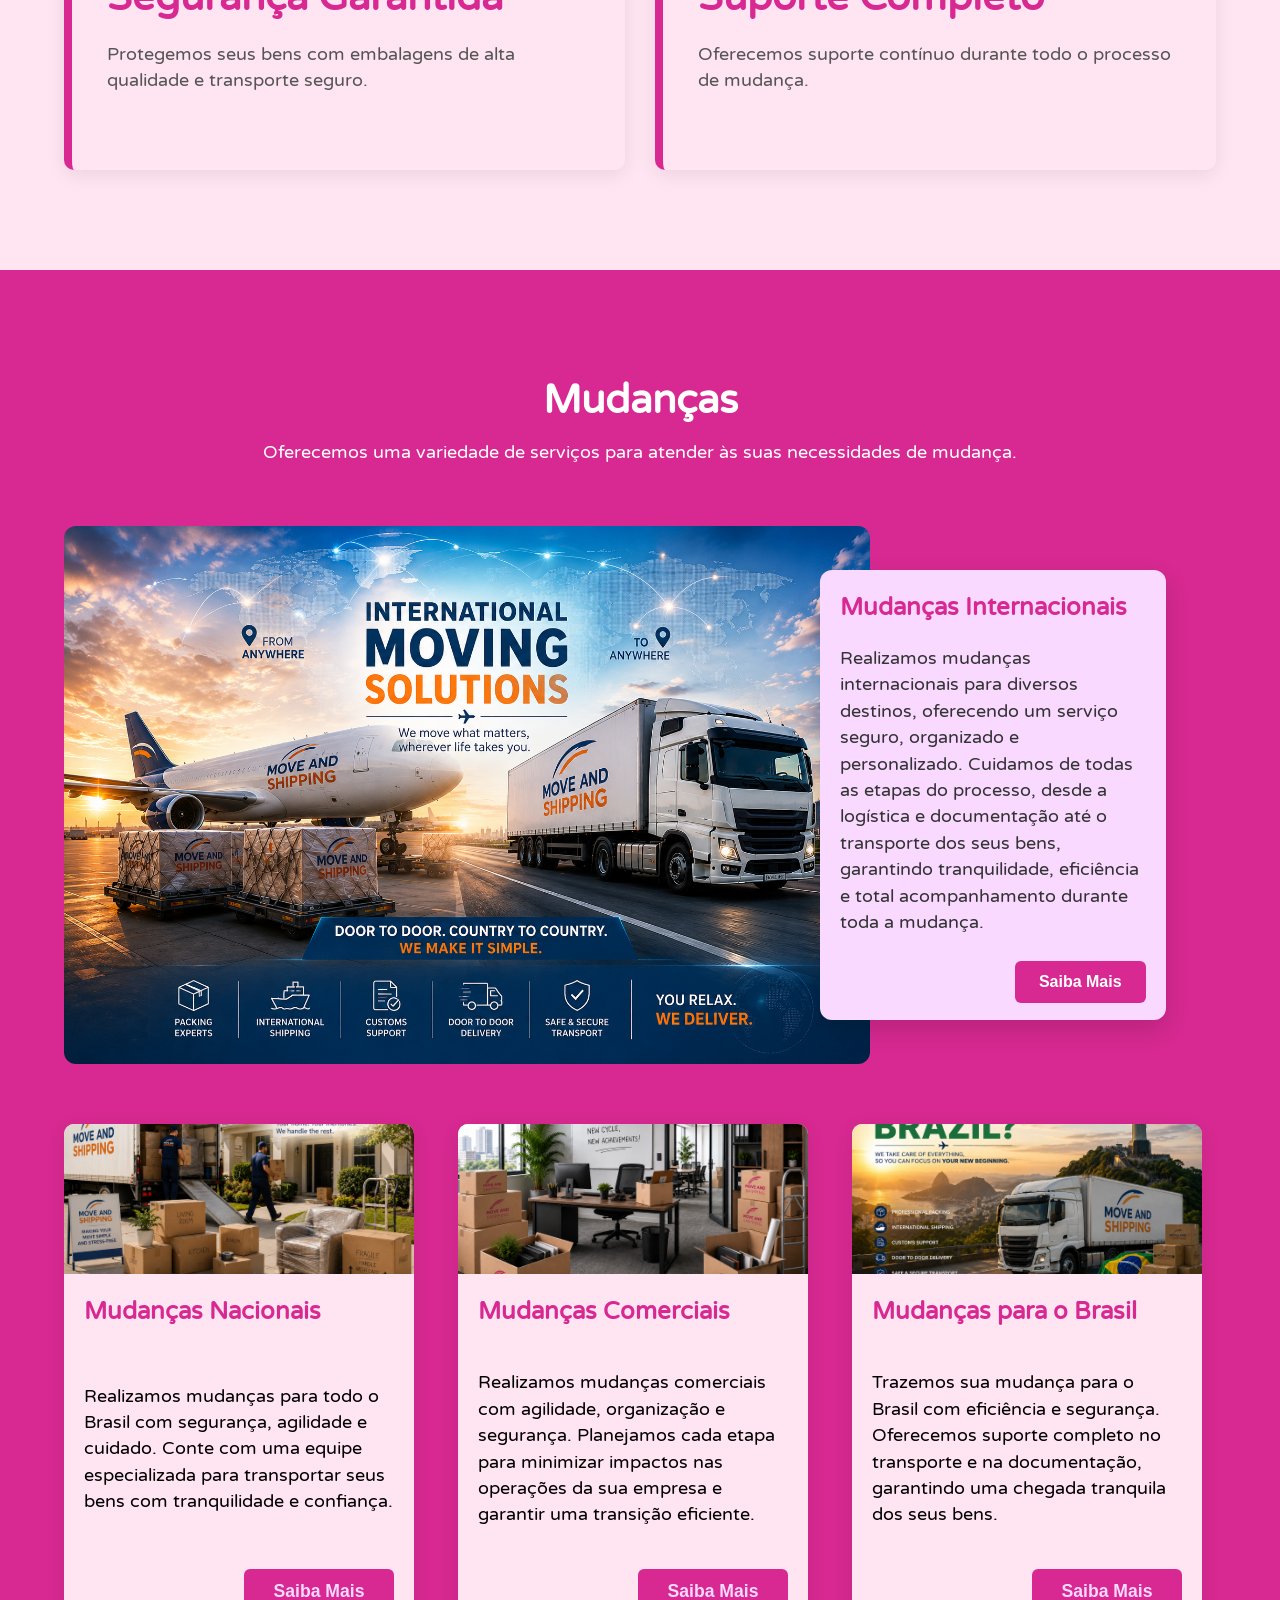
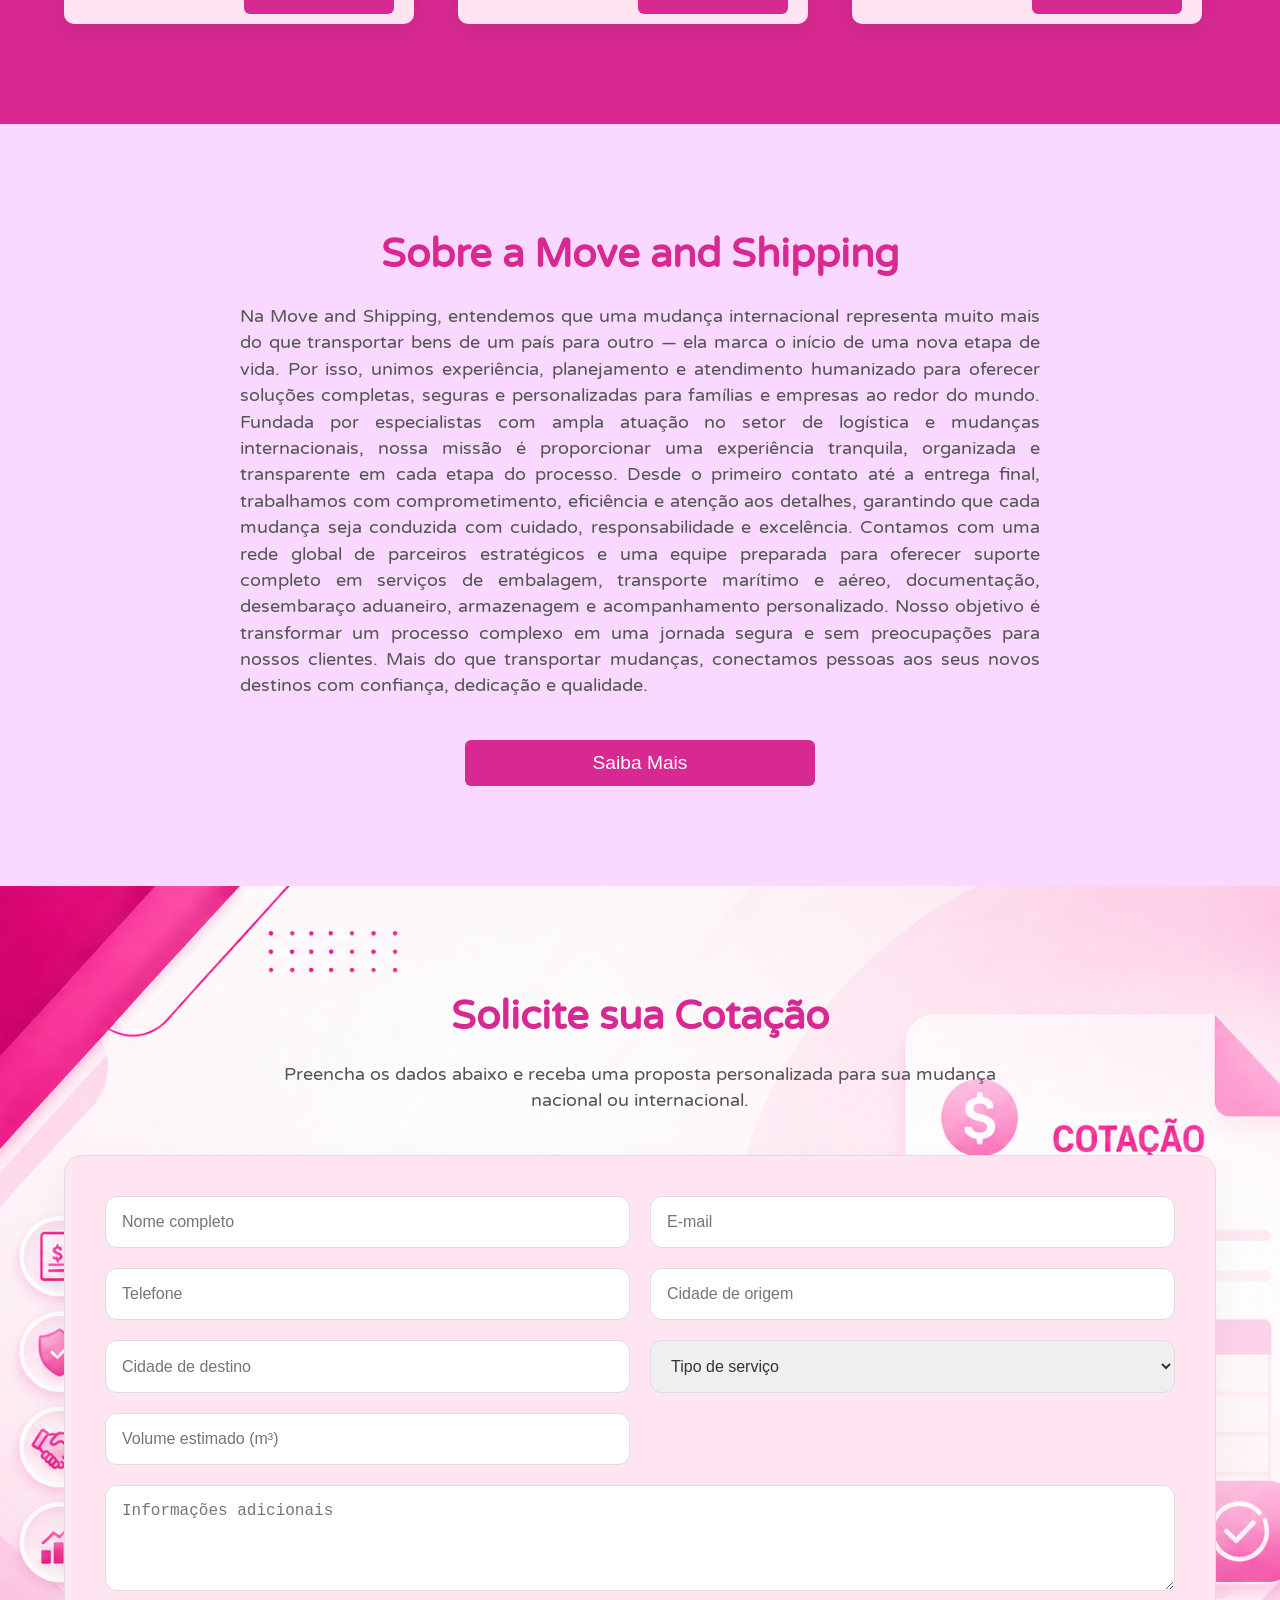
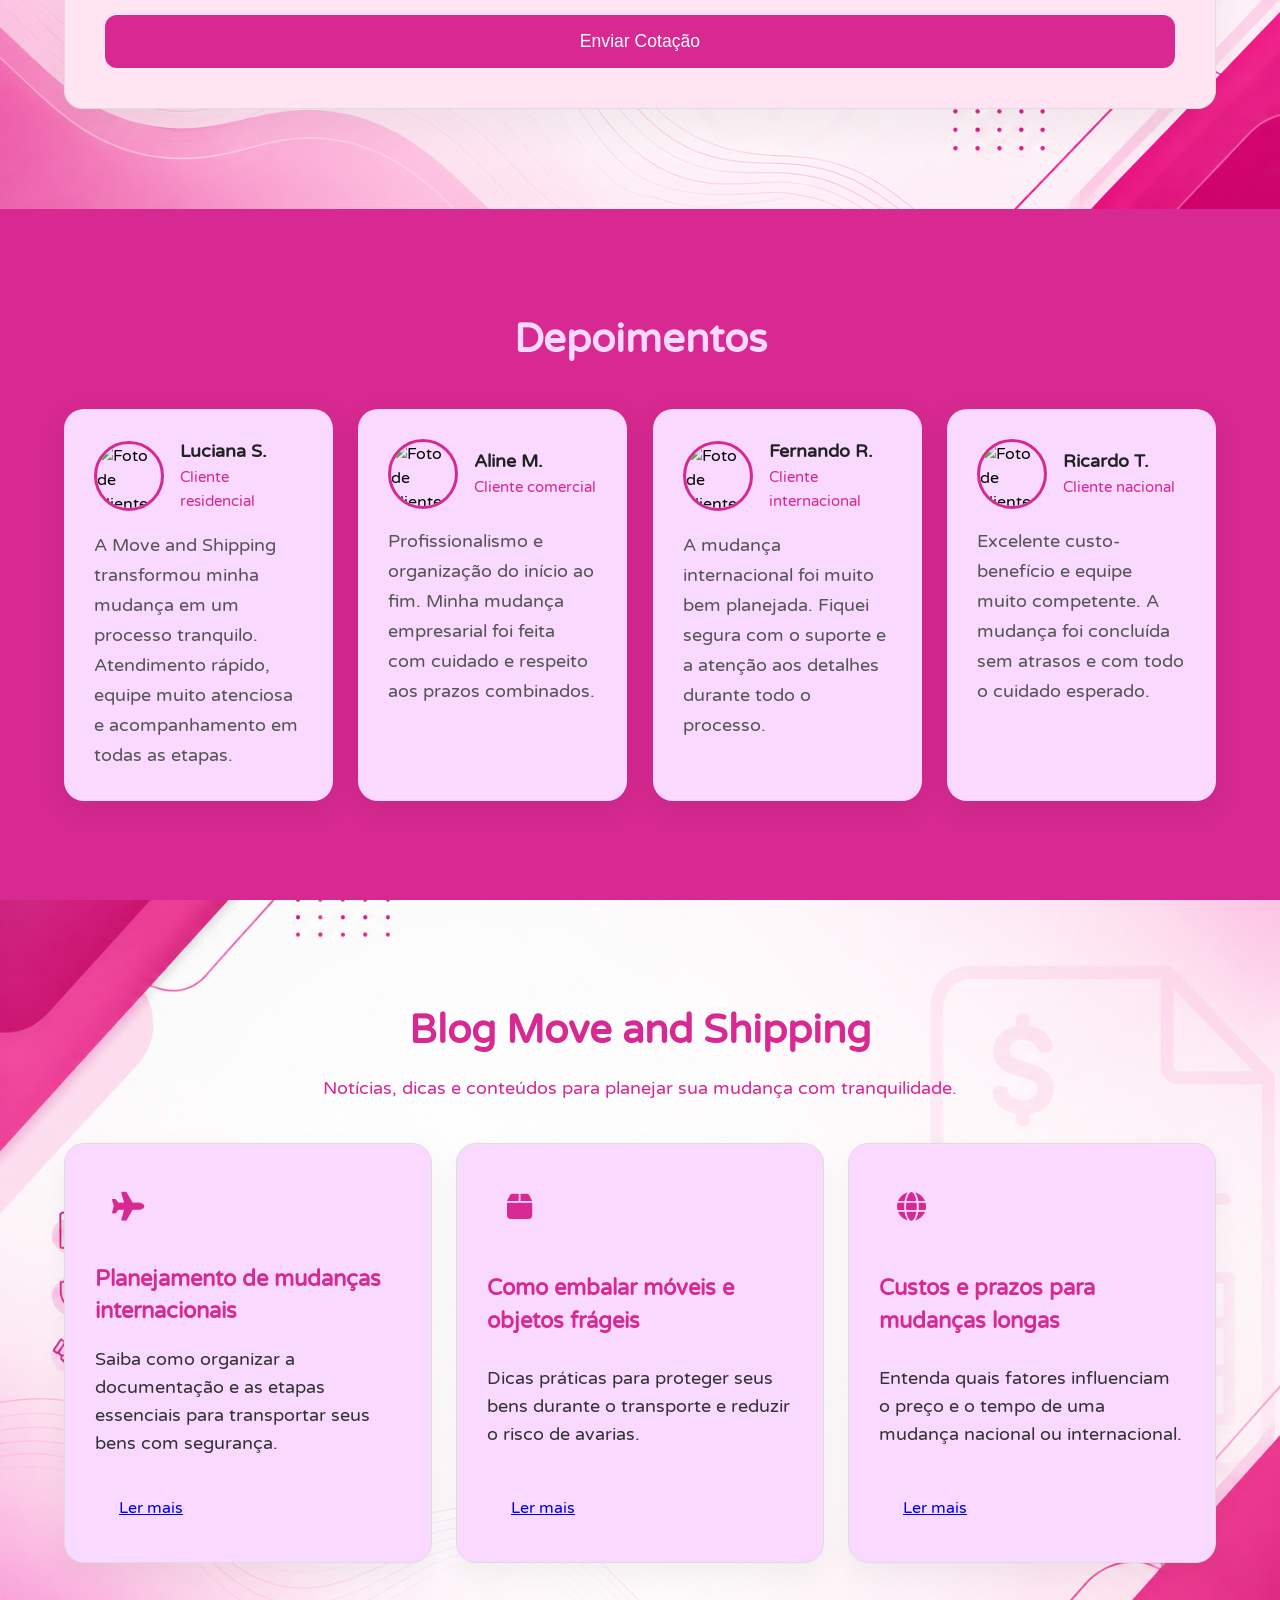
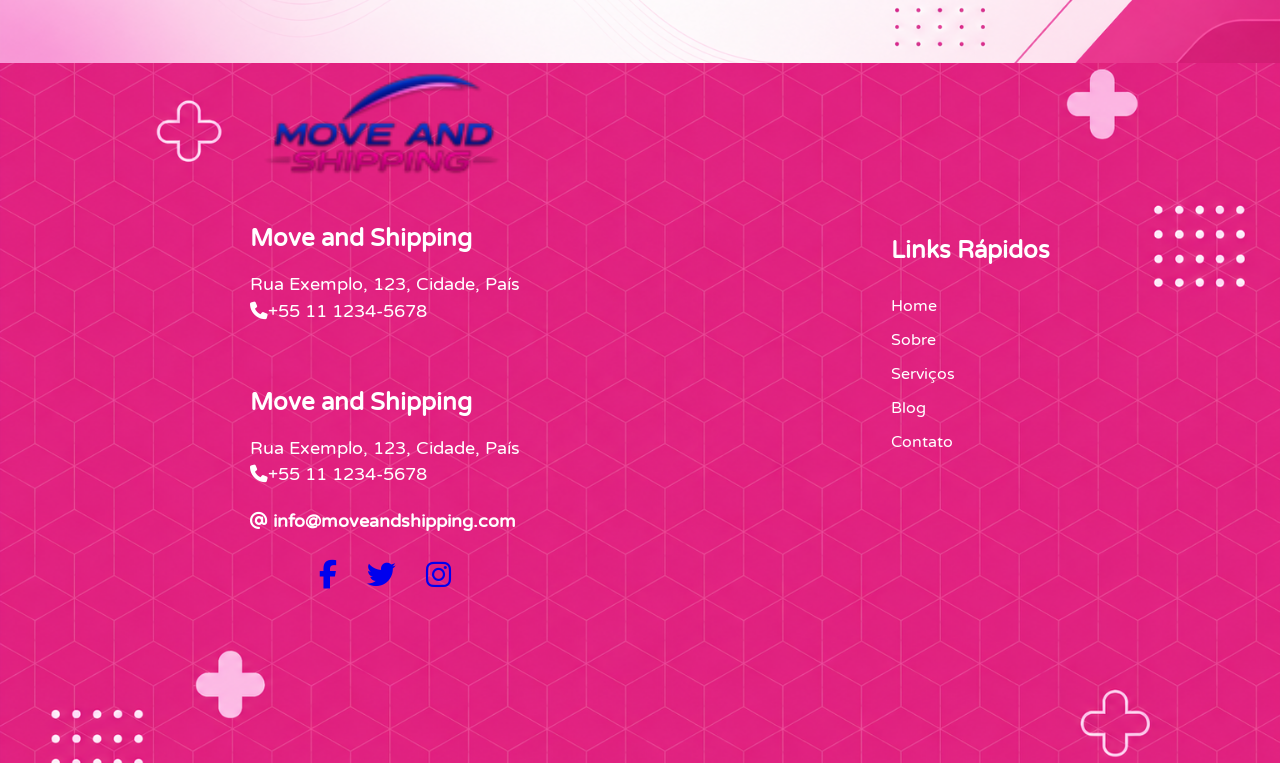
==== commit 3e9dff51: "Add new sections for Blog and Quote, enhance styles, and implement animations" ====
--- a/index.html
+++ b/index.html
@@ -13,6 +13,8 @@
     <link rel="stylesheet" href="css/hero.css">
     <link rel="stylesheet" href="css/advantages.css">
     <link rel="stylesheet" href="css/services.css">
+    <link rel="stylesheet" href="css/cotacao.css">
+    <link rel="stylesheet" href="css/blog.css">
     <link rel="stylesheet" href="css/about.css">
     <link rel="stylesheet" href="css/testimonials.css">
     <link rel="stylesheet" href="css/footer.css">
@@ -24,7 +26,7 @@
     <link rel="stylesheet" href="https://cdnjs.cloudflare.com/ajax/libs/font-awesome/6.4.0/css/all.min.css">
 </head>
 
-<body>
+<body id="top">
     <!-- Header -->
     <div id="header-container"></div>
 
@@ -37,11 +39,17 @@
     <!-- Services -->
     <div id="services-container"></div>
 
-    <!-- About -->
+        <!-- About -->
     <div id="about-container"></div>
+
+    <!-- Cotação -->
+    <div id="cotacao-container"></div>
 
     <!-- Testimonials -->
     <div id="testimonials-container"></div>
+
+    <!-- Blog -->
+    <div id="blog-container"></div>
 
     <!-- Footer -->
     <div id="footer-container"></div>
--- a/css/header.css
+++ b/css/header.css
@@ -4,6 +4,12 @@
     background: var(--color-primary);
     color: var(--color-white);
     padding: 10px 40px;
+    position: fixed;
+    width: 100%;
+    top: 0;
+    left: 0;
+    right: 0;
+    z-index: 1000;
 
     display: flex;
     justify-content: space-between;
@@ -17,10 +23,16 @@
 
 .header-container {
     background: var(--color-primary-light);
-
+    position: fixed;
+    width: 100%;
+    top: 44px;
+    left: 0;
+    right: 0;
+    z-index: 1000;
     display: flex;
     justify-content: space-between;
     align-items: center;
+    border: 2px solid var(--color-primary);
 
     padding: 0 5%;
 }
--- a/css/hero.css
+++ b/css/hero.css
@@ -46,7 +46,7 @@
 }
 
 .hero-form-container {
-    background: var(--color-white);
+    background: var(--color-light-bg);
     width: 100%;
     max-width: 400px;
     padding: 35px;
@@ -69,6 +69,43 @@
     padding: 14px;
     border: 1px solid var(--color-border);
     border-radius: 5px;
+}
+
+.hero-animate-up,
+.hero-animate-right {
+    opacity: 0;
+}
+
+.hero-animate-up {
+    animation: heroSlideUp 0.9s ease-out forwards;
+    animation-delay: 0.1s;
+}
+
+.hero-animate-right {
+    animation: heroSlideRight 0.9s ease-out forwards;
+    animation-delay: 0.4s;
+}
+
+@keyframes heroSlideUp {
+    from {
+        opacity: 0;
+        transform: translateY(40px);
+    }
+    to {
+        opacity: 1;
+        transform: translateY(0);
+    }
+}
+
+@keyframes heroSlideRight {
+    from {
+        opacity: 0;
+        transform: translateX(80px);
+    }
+    to {
+        opacity: 1;
+        transform: translateX(0);
+    }
 }
 
 .hero-form button {
--- a/css/advantages.css
+++ b/css/advantages.css
@@ -2,6 +2,7 @@
 
 .advantages {
     padding: 100px 0;
+    background: var(--color-light-bg);
 }
 
 .advantages-container {
@@ -29,7 +30,7 @@
 }
 
 .advantages-card {
-    background: var(--color-white);
+    
     padding: 35px;
     border-left: 8px solid var(--color-primary);
     border-radius: 10px;
--- a/css/services.css
+++ b/css/services.css
@@ -80,7 +80,7 @@
 }
 
 .infoCardBottom {
-    background: var(--color-white);
+    background: var(--color-light-bg);
     max-width: 350px;
     border-radius: 10px;
     box-shadow: 0 5px 20px rgba(0, 0, 0, .08);
--- a/css/cotacao.css
+++ b/css/cotacao.css
@@ -0,0 +1,82 @@
+/* COTAÇÃO */
+
+.cotacao {
+    padding: 100px 0;
+    background: var(--color-light-bg) url('../assets/images/backgroundCotacao.png') center / cover no-repeat;;
+}
+
+.cotacao-container {
+    width: min(90%, 1200px);
+    margin: 0 auto;
+}
+
+.cotacao-intro {
+    text-align: center;
+    margin-bottom: 40px;
+}
+
+.cotacao-intro h2 {
+    color: var(--color-primary);
+    font-size: 2.5rem;
+    margin-bottom: 16px;
+}
+
+.cotacao-intro p {
+    color: var(--color-text);
+    max-width: 760px;
+    margin: 0 auto;
+}
+
+.cotacao-form {
+    background: var(--color-light-bg);
+    border: 1px solid var(--color-border);
+    border-radius: 18px;
+    padding: 40px;
+    box-shadow: 0 18px 40px rgba(0,0,0,0.05);
+}
+
+.cotacao-grid {
+    display: grid;
+    grid-template-columns: repeat(2, minmax(0, 1fr));
+    gap: 20px;
+    margin-bottom: 24px;
+}
+
+.cotacao-form input,
+.cotacao-form select,
+.cotacao-form textarea {
+    width: 100%;
+    border: 1px solid var(--color-border);
+    border-radius: 12px;
+    padding: 16px;
+    font-size: 1rem;
+    color: var(--color-text-dark);
+}
+
+.cotacao-form textarea {
+    resize: vertical;
+    grid-column: span 2;
+}
+
+.cotacao-form button {
+    width: 100%;
+    padding: 16px;
+    font-size: 1.1rem;
+    border-radius: 12px;
+}
+
+@media(max-width: 900px) {
+    .cotacao-grid {
+        grid-template-columns: 1fr;
+    }
+
+    .cotacao-form textarea {
+        grid-column: auto;
+    }
+}
+
+@media(max-width: 600px) {
+    .cotacao {
+        padding: 70px 0;
+    }
+}
--- a/css/blog.css
+++ b/css/blog.css
@@ -0,0 +1,88 @@
+/* BLOG */
+
+.blog {
+    padding: 100px 0;
+    background: var(--color-primary) url('../assets/images/backgroundBlog.png') center / cover no-repeat;
+    color: #fff;
+}
+
+.blog-container {
+    width: min(90%, 1200px);
+    margin: 0 auto;
+}
+
+.blog-intro {
+    text-align: center;
+    margin-bottom: 40px;
+}
+
+.blog-intro h2 {
+    color: var(--color-primary);
+    font-size: 2.5rem;
+    margin-bottom: 16px;
+}
+
+.blog-intro p {
+    color: var(--color-primary);
+    max-width: 760px;
+    margin: 0 auto;
+}
+
+.blog-grid {
+    display: grid;
+    grid-template-columns: repeat(3, minmax(0, 1fr));
+    gap: 24px;
+}
+
+.blog-card {
+    background:var(--color-primary-light);
+    border: 1px solid var(--color-border);
+    border-radius: 20px;
+    padding: 30px;
+    min-height: 320px;
+    display: flex;
+    flex-direction: column;
+    justify-content: space-between;
+    box-shadow: 0 12px 30px rgba(0,0,0,0.05);
+}
+
+.blog-card-icon {
+    width: 65px;
+    height: 65px;
+    background: var(--color-primary-light);
+    color: var(--color-primary);
+    border-radius: 18px;
+    display: grid;
+    place-items: center;
+    font-size: 1.8rem;
+    margin-bottom: 24px;
+}
+
+.blog-card h3 {
+    color: var(--color-primary);
+    font-size: 1.35rem;
+    margin-bottom: 18px;
+}
+
+.blog-card p {
+    color: var(--color-text-dark);
+    margin-bottom: 26px;
+    line-height: 1.6;
+}
+
+.blog-card .btn {
+    align-self: flex-start;
+    padding: 12px 24px;
+}
+
+@media(max-width: 960px) {
+    .blog-grid {
+        grid-template-columns: 1fr 1fr;
+    }
+}
+
+@media(max-width: 700px) {
+    .blog-grid {
+        grid-template-columns: 1fr;
+    }
+}
--- a/css/about.css
+++ b/css/about.css
@@ -2,6 +2,7 @@
 
 .about {
     padding: 100px 0;
+    background: var(--color-primary-light);
 }
 
 .about-container {
--- a/css/testimonials.css
+++ b/css/testimonials.css
@@ -1,7 +1,7 @@
 /* DEPOIMENTOS */
 
 .testimonials {
-    background: var(--color-light-bg);
+    background: var(--color-primary);
     padding: 100px 0;
 }
 
@@ -12,35 +12,73 @@
 
 .testimonials-container h2 {
     text-align: center;
-    color: var(--color-primary);
+    color: var(--color-primary-light);
     font-size: 2.5rem;
 }
 
 .testimonials-grid {
     display: grid;
-    grid-template-columns: repeat(3, 1fr);
+    grid-template-columns: repeat(4, 1fr);
     gap: 25px;
     margin-top: 40px;
 }
 
 .testimonials-card {
-    background: var(--color-white);
+    background: var(--color-primary-light);
     padding: 30px;
-    border-radius: 10px;
-    box-shadow: 0 5px 20px rgba(0, 0, 0, .08);
+    border-radius: 20px;
+    box-shadow: 0 8px 30px rgba(0, 0, 0, .08);
+    display: flex;
+    flex-direction: column;
+    gap: 18px;
+}
+
+.testimonial-top {
+    display: flex;
+    gap: 16px;
+    align-items: center;
+}
+
+.testimonial-photo img {
+    width: 70px;
+    height: 70px;
+    object-fit: cover;
+    border-radius: 50%;
+    border: 3px solid var(--color-primary);
+}
+
+.testimonial-meta h3 {
+    margin: 0;
+    font-size: 1.1rem;
+    color: var(--color-dark);
+}
+
+.testimonial-meta span {
+    color: var(--color-primary);
+    font-size: 0.95rem;
+}
+
+.testimonials-card p {
+    color: var(--color-text);
+    line-height: 1.7;
+    margin: 0;
 }
 
 /* RESPONSIVO TESTIMONIALS */
 
-@media(max-width:992px) {
+@media(max-width:1200px) {
     .testimonials-grid {
-        grid-template-columns: 1fr;
+        grid-template-columns: repeat(2, 1fr);
     }
 }
 
 @media(max-width:768px) {
     .testimonials {
         padding: 70px 0;
+    }
+
+    .testimonials-grid {
+        grid-template-columns: 1fr;
     }
 }
 
--- a/css/footer.css
+++ b/css/footer.css
@@ -13,7 +13,6 @@
 .footer img {
     width: 250px;
     height: auto;
-    margin-bottom: 20px;
     border-radius: 10px;
 }
 
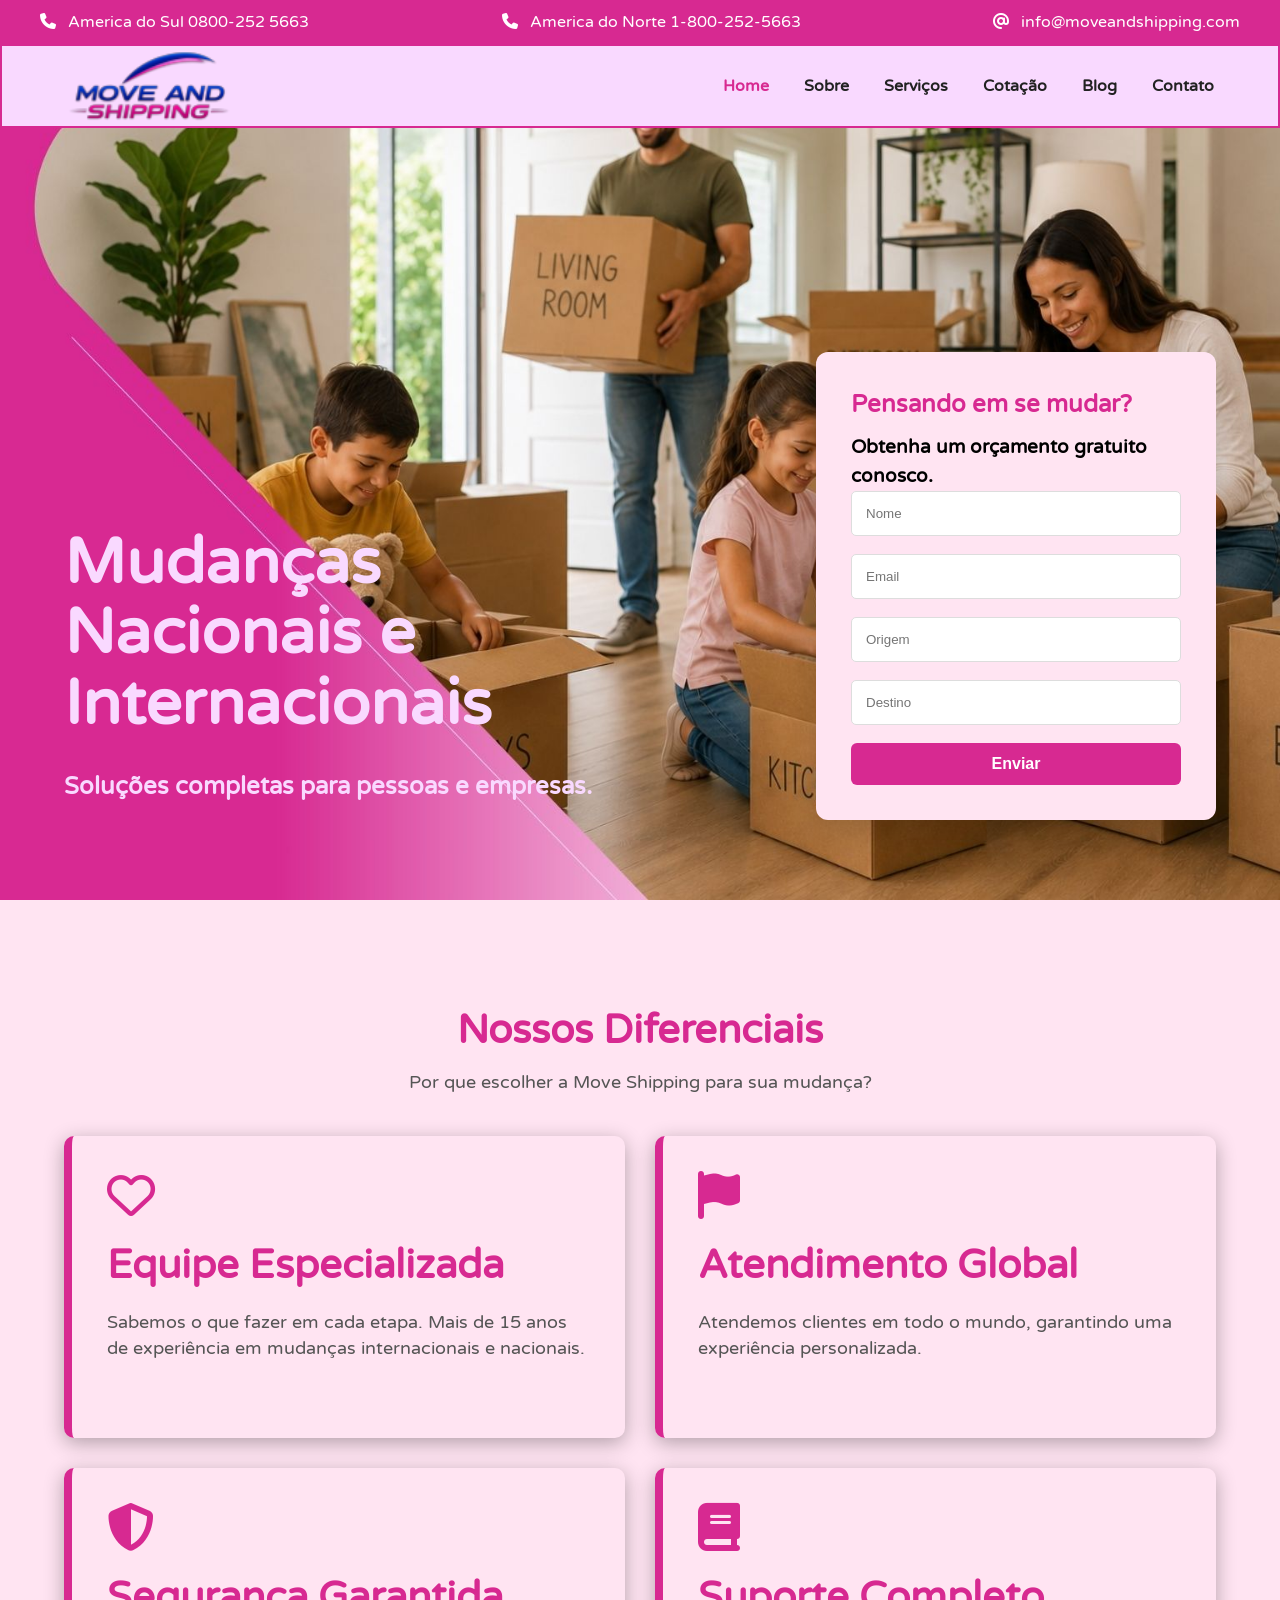
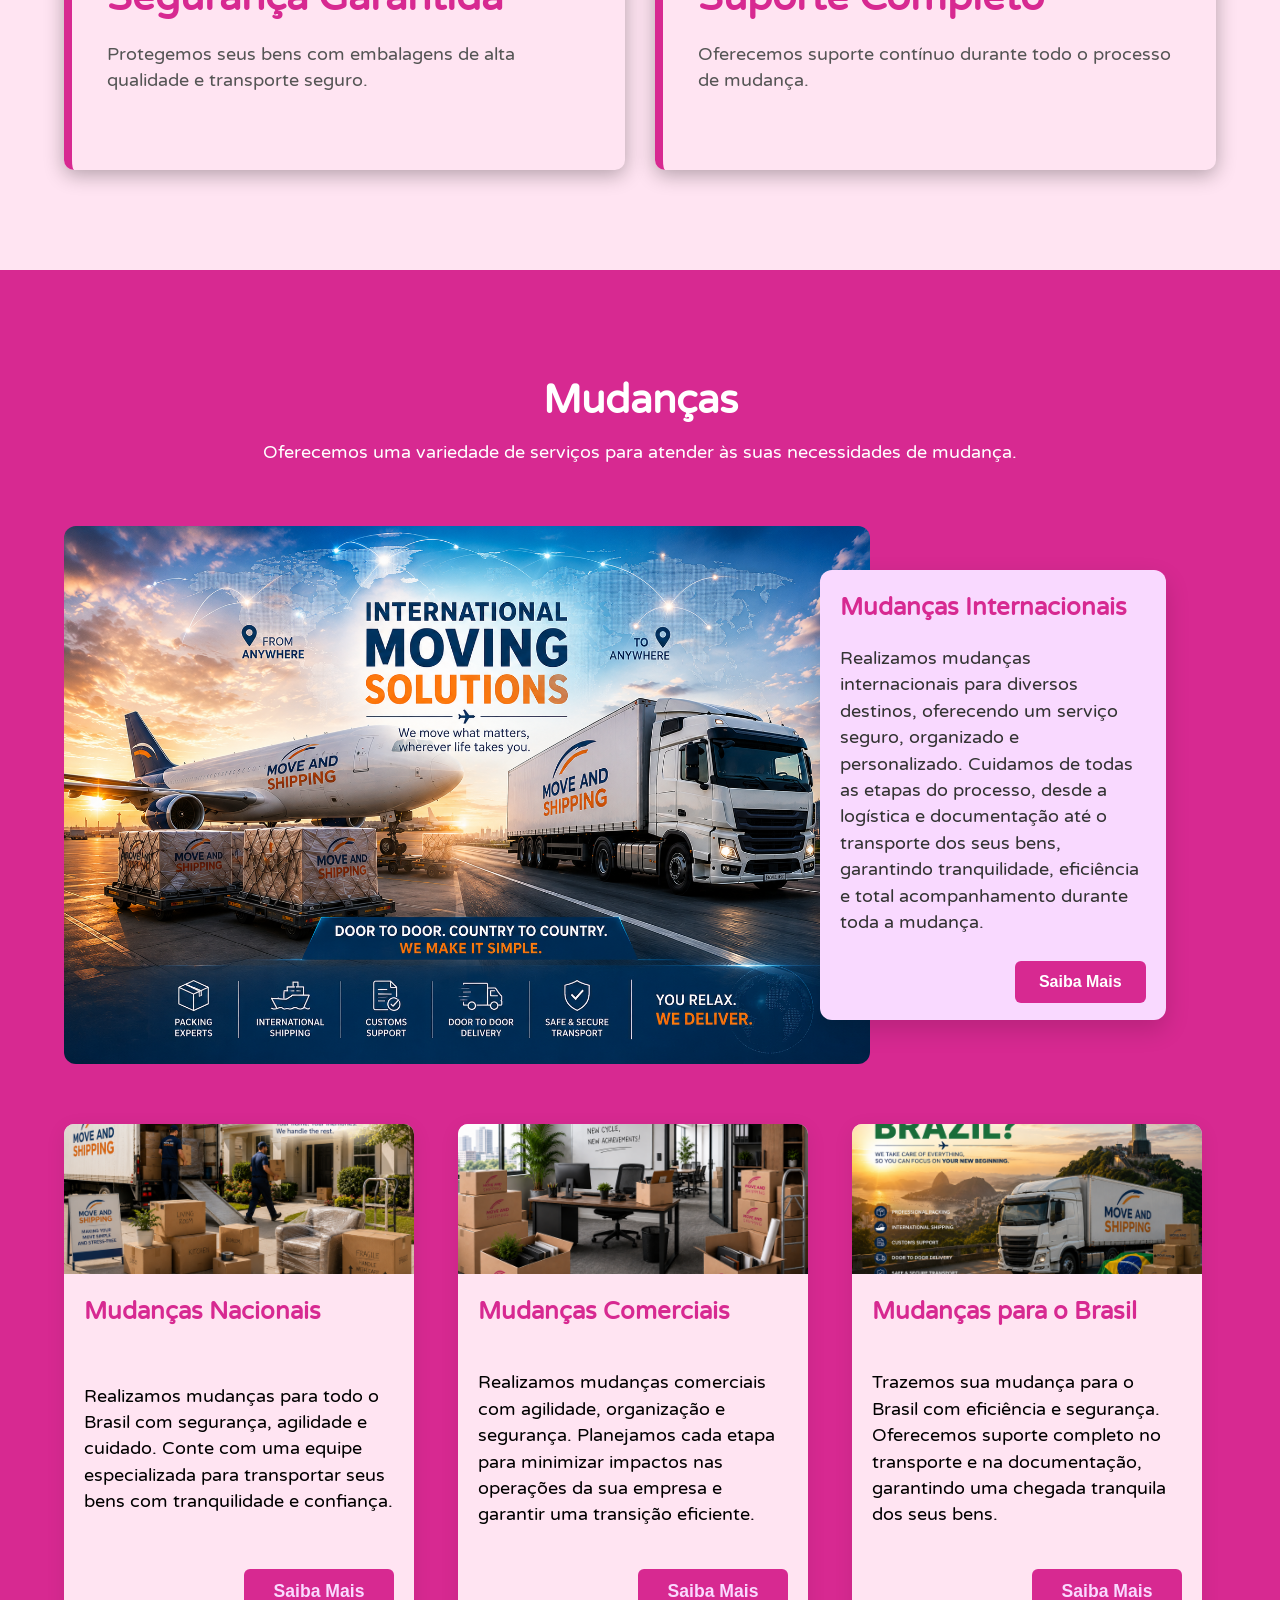
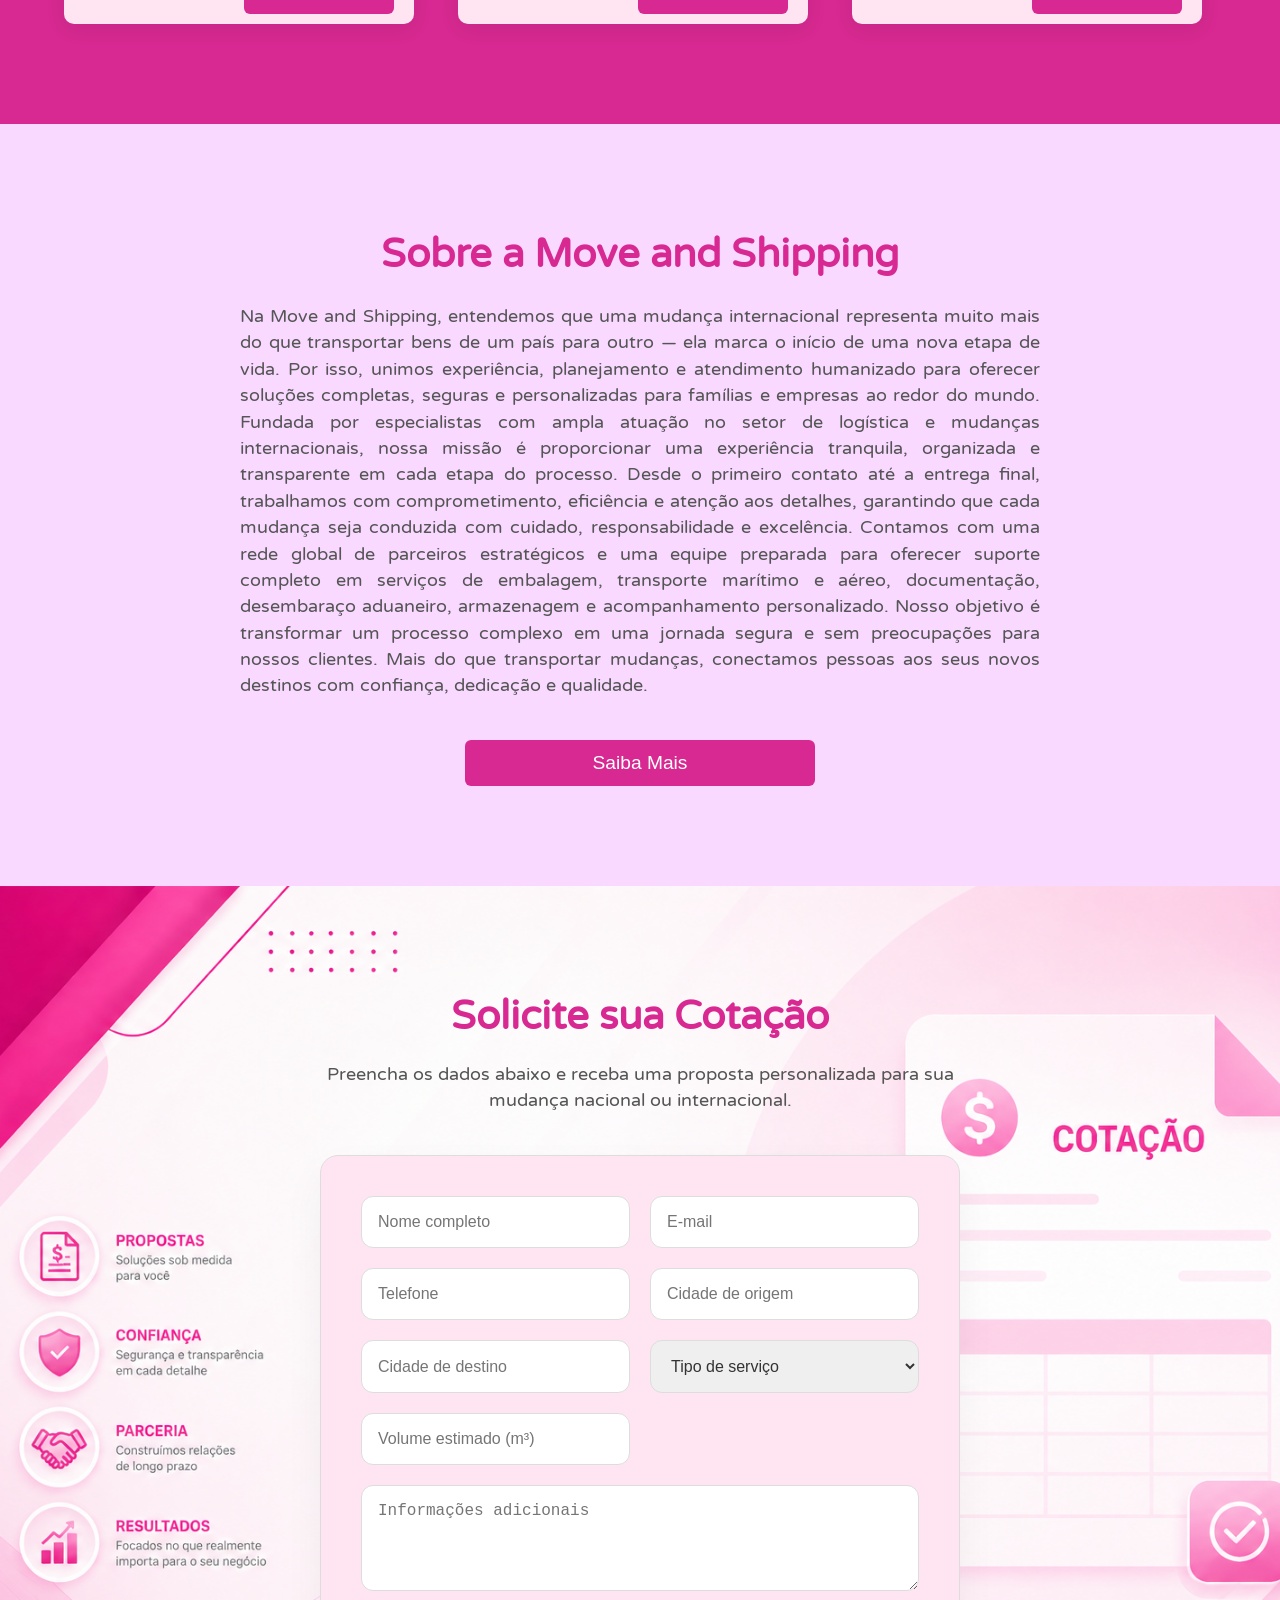
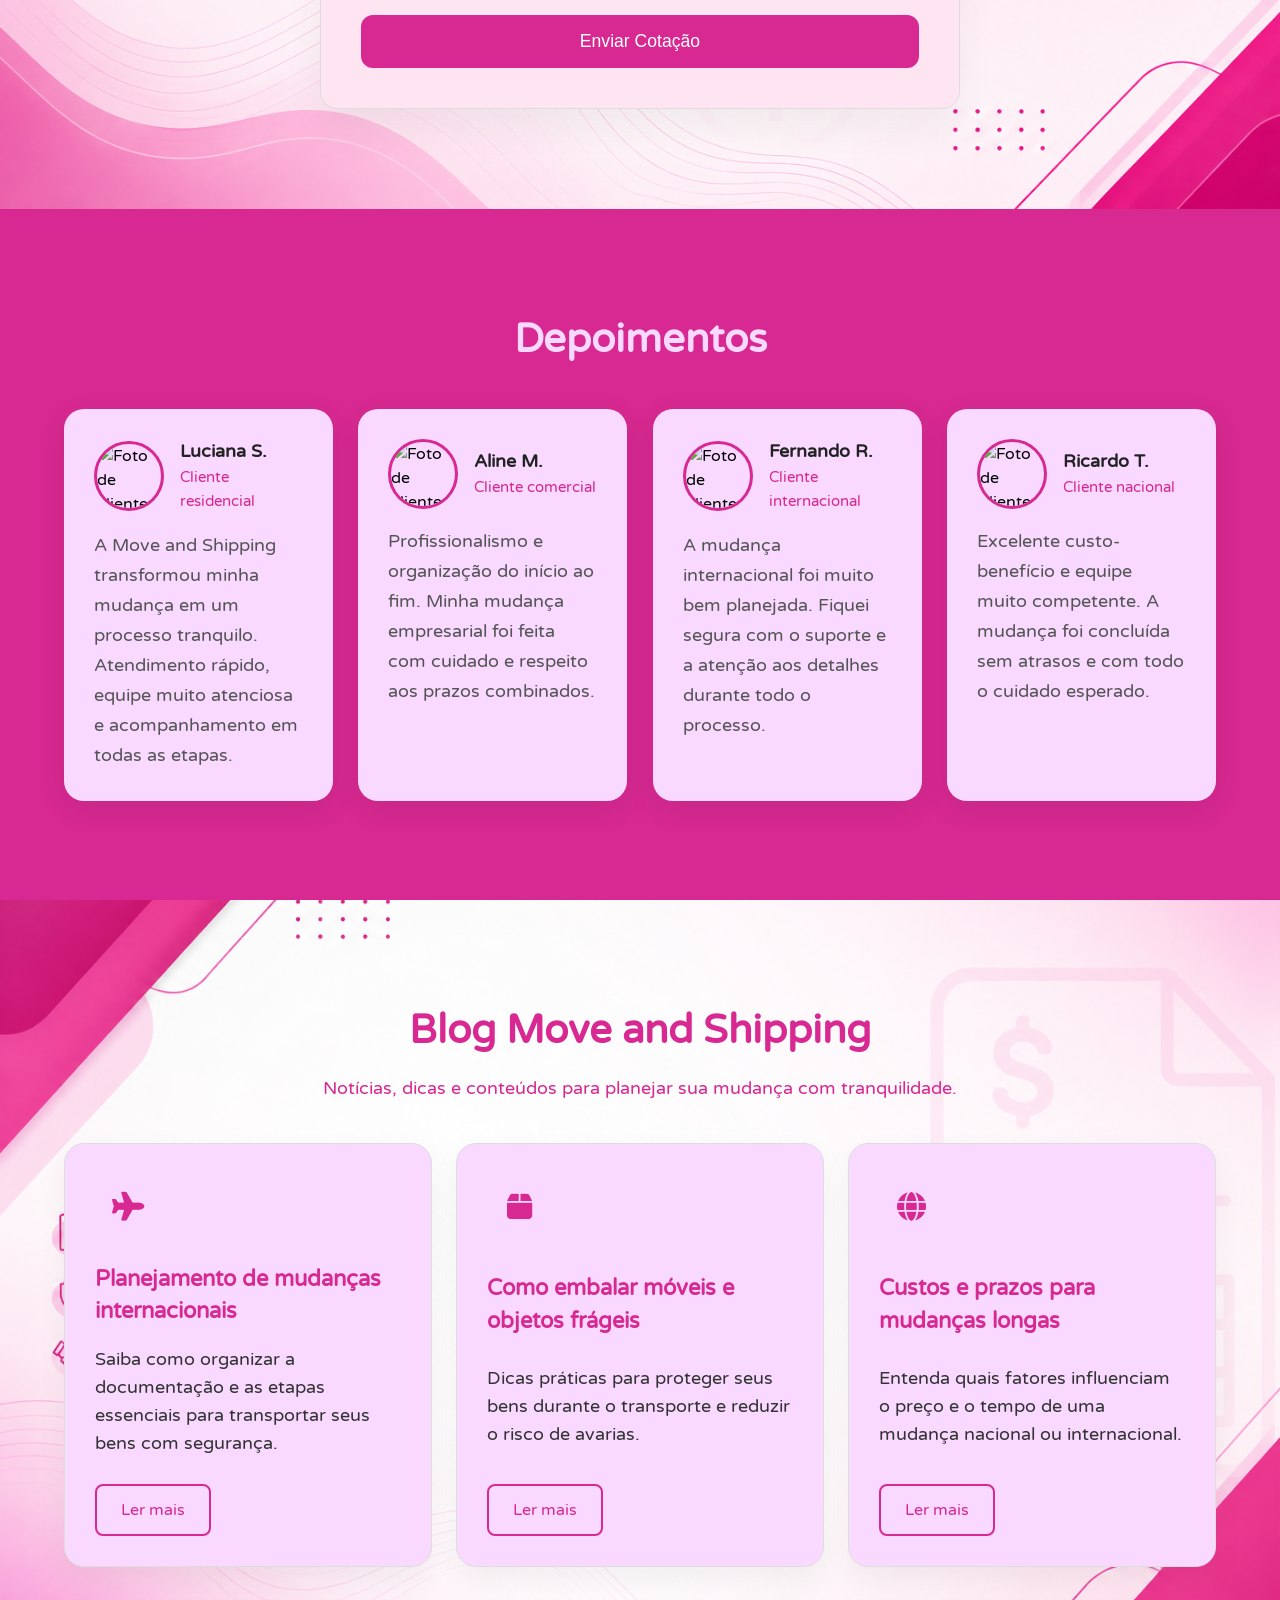
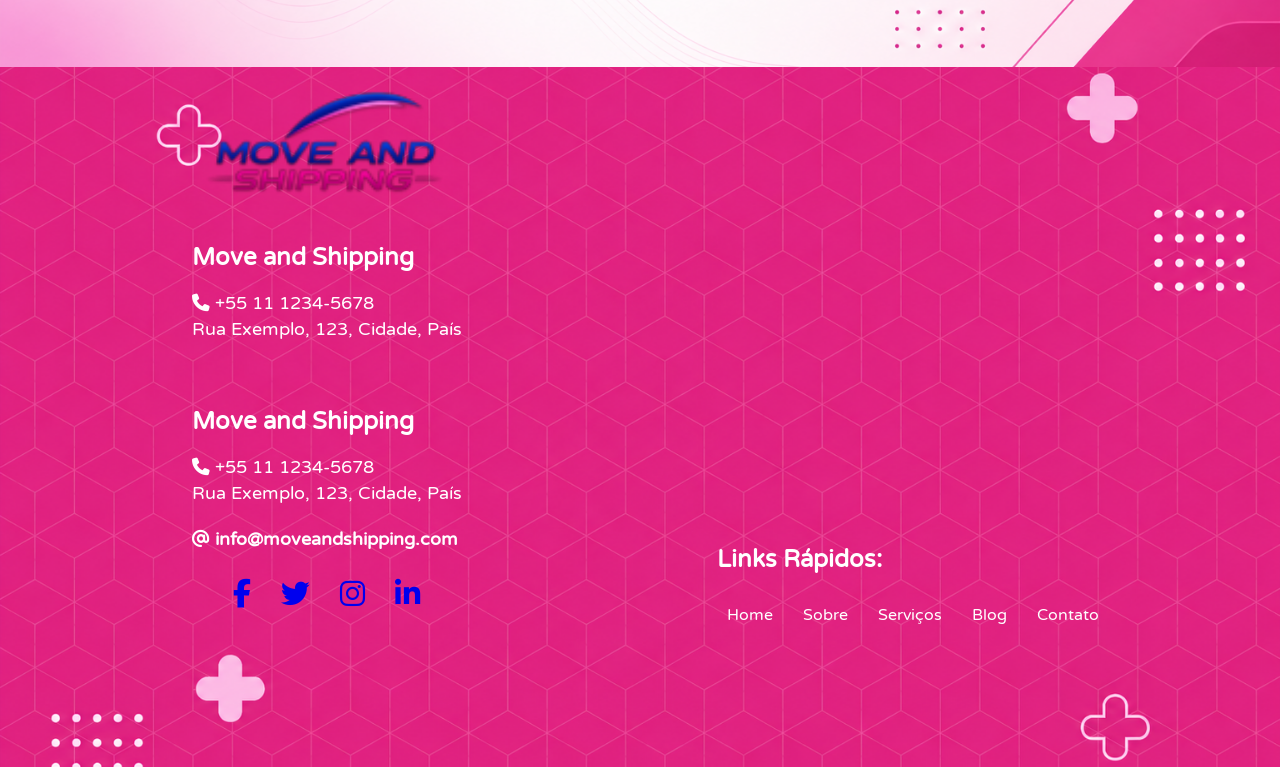
==== commit 134e5b82: "Add new pages and styles for services, testimonials, and about sections - Created CSS files for serv" ====
--- a/index.html
+++ b/index.html
@@ -6,18 +6,18 @@
     <meta name="viewport" content="width=device-width, initial-scale=1.0">
     <title>MovePlus - Mudanças Nacionais e Internacionais</title>
     <!-- Estilos Globais -->
-    <link rel="stylesheet" href="css/reset.css">
+    <link rel="stylesheet" href="css/homeCss/reset.css">
     
     <!-- Estilos por Seção -->
-    <link rel="stylesheet" href="css/header.css">
-    <link rel="stylesheet" href="css/hero.css">
-    <link rel="stylesheet" href="css/advantages.css">
-    <link rel="stylesheet" href="css/services.css">
-    <link rel="stylesheet" href="css/cotacao.css">
-    <link rel="stylesheet" href="css/blog.css">
-    <link rel="stylesheet" href="css/about.css">
-    <link rel="stylesheet" href="css/testimonials.css">
-    <link rel="stylesheet" href="css/footer.css">
+    <link rel="stylesheet" href="css/homeCss/header.css">
+    <link rel="stylesheet" href="css/homeCss/hero.css">
+    <link rel="stylesheet" href="css/homeCss/advantages.css">
+    <link rel="stylesheet" href="css/homeCss/services.css">
+    <link rel="stylesheet" href="css/homeCss/cotacao.css">
+    <link rel="stylesheet" href="css/homeCss/blog.css">
+    <link rel="stylesheet" href="css/homeCss/about.css">
+    <link rel="stylesheet" href="css/homeCss/testimonials.css">
+    <link rel="stylesheet" href="css/homeCss/footer.css">
     
     <!-- Fontes Externas -->
     <link rel="preconnect" href="https://fonts.googleapis.com">
--- a/css/homeCss/header.css
+++ b/css/homeCss/header.css
@@ -0,0 +1,84 @@
+/* HEADER */
+
+.header-contact {
+    background: var(--color-primary);
+    color: var(--color-white);
+    padding: 10px 40px;
+    position: fixed;
+    width: 100%;
+    top: 0;
+    left: 0;
+    right: 0;
+    z-index: 1000;
+
+    display: flex;
+    justify-content: space-between;
+    align-items: center;
+    gap: 20px;
+}
+
+.header-contact i {
+    margin-right: 8px;
+}
+
+.header-container {
+    background: var(--color-primary-light);
+    position: fixed;
+    width: 100%;
+    top: 44px;
+    left: 0;
+    right: 0;
+    z-index: 1000;
+    display: flex;
+    justify-content: space-between;
+    align-items: center;
+    border: 2px solid var(--color-primary);
+
+    padding: 0 5%;
+}
+
+.header-logo {
+    background: url('../../assets/images/logoNovaP.png') no-repeat center;
+    background-size: contain;
+
+    width: 170px;
+    height: 80px;
+}
+
+.header-nav {
+    display: flex;
+    gap: 35px;
+}
+
+.header-nav a {
+    text-decoration: none;
+    color: var(--color-dark);
+    font-weight: bold;
+    transition: .3s;
+}
+
+.header-nav a:hover,
+.header-nav a.active {
+    color: var(--color-primary);
+}
+
+/* RESPONSIVO HEADER */
+
+@media(max-width:768px) {
+    .header-contact {
+        flex-direction: column;
+        text-align: center;
+        padding: 15px;
+    }
+
+    .header-container {
+        flex-direction: column;
+        gap: 20px;
+    }
+
+    .header-nav {
+        flex-wrap: wrap;
+        justify-content: center;
+        gap: 15px;
+    }
+}
--- a/css/homeCss/hero.css
+++ b/css/homeCss/hero.css
@@ -0,0 +1,145 @@
+/* HERO */
+
+.hero {
+    background: url('../../assets/images/imgHomeRosaEscuro.jpg');
+    background-size: cover;
+    background-position: center;
+    min-height: 100vh;
+
+    display: flex;
+    justify-content: space-between;
+    align-items: flex-end;
+    gap: 80px;
+    padding: 80px 5%;
+}
+
+.hero-container {
+    max-width: 550px;
+}
+
+.hero-container h1 {
+    font-size: clamp(3rem, 5vw, 5rem);
+    line-height: 1.1;
+    color: var(--color-primary-light);
+}
+
+.hero-container h3 {
+    margin-top: 30px;
+    color: var(--color-primary-light);
+}
+
+.wave-letter {
+    display: inline-block;
+    animation: waveColor 4s infinite;
+}
+
+@keyframes waveColor {
+
+    0%,
+    100% {
+        color: var(--color-primary-light);
+    }
+
+    50% {
+        color: var(--color-primary);
+    }
+}
+
+.hero-form-container {
+    background: var(--color-light-bg);
+    width: 100%;
+    max-width: 400px;
+    padding: 35px;
+    border-radius: 12px;
+    box-shadow: 0 10px 30px rgba(0, 0, 0, .15);
+}
+
+.hero-form-container h3 {
+    color: var(--color-primary);
+    margin-bottom: 10px;
+}
+
+.hero-form {
+    display: flex;
+    flex-direction: column;
+    gap: 18px;
+}
+
+.hero-form input {
+    padding: 14px;
+    border: 1px solid var(--color-border);
+    border-radius: 5px;
+}
+
+.hero-animate-up,
+.hero-animate-right {
+    opacity: 0;
+}
+
+.hero-animate-up {
+    animation: heroSlideUp 0.9s ease-out forwards;
+    animation-delay: 0.1s;
+}
+
+.hero-animate-right {
+    animation: heroSlideRight 0.9s ease-out forwards;
+    animation-delay: 0.4s;
+}
+
+@keyframes heroSlideUp {
+    from {
+        opacity: 0;
+        transform: translateY(40px);
+    }
+    to {
+        opacity: 1;
+        transform: translateY(0);
+    }
+}
+
+@keyframes heroSlideRight {
+    from {
+        opacity: 0;
+        transform: translateX(80px);
+    }
+    to {
+        opacity: 1;
+        transform: translateX(0);
+    }
+}
+
+.hero-form button {
+    width: 100%;
+    font-size: 1rem;
+    font-weight: bold;
+}
+
+/* RESPONSIVO HERO */
+
+@media(max-width:992px) {
+    .hero {
+        gap: 50px;
+    }
+}
+
+@media(max-width:768px) {
+    .hero {
+        flex-direction: column;
+        text-align: center;
+        padding: 60px 20px;
+    }
+
+    .hero-container h1 {
+        font-size: 3rem;
+    }
+
+    .hero-form-container {
+        max-width: 100%;
+    }
+}
+
+@media(max-width:480px) {
+    .hero-container h1 {
+        font-size: 2.4rem;
+    }
+}
--- a/css/homeCss/advantages.css
+++ b/css/homeCss/advantages.css
@@ -0,0 +1,73 @@
+/* DIFERENCIAIS */
+
+.advantages {
+    padding: 100px 0;
+    background: var(--color-light-bg);
+}
+
+.advantages-container {
+    width: min(90%, 1200px);
+    margin: 0 auto;
+}
+
+.advantages-container h2 {
+    text-align: center;
+    color: var(--color-primary);
+    font-size: 2.5rem;
+}
+
+.advantages-container p {
+    text-align: center;
+    color: var(--color-text);
+    margin-top: 10px;
+    margin-bottom: 40px;
+}
+
+.advantages-grid {
+    display: grid;
+    grid-template-columns: repeat(2, 1fr);
+    gap: 30px;
+}
+
+.advantages-card {
+    
+    padding: 35px;
+    border-left: 8px solid var(--color-primary);
+    border-radius: 10px;
+    box-shadow: 0 5px 20px rgba(0, 0, 0, .3);
+}
+
+.advantages-card i {
+    font-size: 3rem;
+    color: var(--color-primary);
+}
+
+.advantages-card h2 {
+    text-align: left;
+    margin: 15px 0;
+}
+
+.advantages-card p {
+    color: var(--color-text);
+    text-align: left;
+}
+
+/* RESPONSIVO ADVANTAGES */
+
+@media(max-width:992px) {
+    .advantages-grid {
+        grid-template-columns: 1fr;
+    }
+}
+
+@media(max-width:768px) {
+    .advantages {
+        padding: 70px 0;
+    }
+}
+
+@media(max-width:480px) {
+    .advantages-container h2 {
+        font-size: 2rem;
+    }
+}
--- a/css/homeCss/services.css
+++ b/css/homeCss/services.css
@@ -0,0 +1,150 @@
+/* SERVIÇOS */
+
+.services {
+    background: var(--color-primary);
+    padding: 100px 0;
+}
+
+.services-container {
+    width: min(90%, 1200px);
+    margin: 0 auto;
+}
+
+.services-container h2 {
+    text-align: center;
+    color: var(--color-white);
+    font-size: 2.5rem;
+}
+
+.services-container>p {
+    text-align: center;
+    color: var(--color-white);
+    margin-top: 10px;
+}
+
+.services-grid-top {
+    display: flex;
+    flex-direction: row;
+    align-items: center;
+    margin-top: 60px;
+}
+
+.imgServices {
+    flex: 1.5;
+}
+
+.imgServices img {
+    border-radius: 12px;
+    width: 100%;
+    z-index: 2;
+}
+
+.infoCardTop {
+    background: var(--color-primary-light);
+    width: 30%;
+    max-height: 450px;
+    padding: 20px;
+    border-radius: 12px;
+    box-shadow: 0 10px 25px rgba(0, 0, 0, .15);
+
+    position: relative;
+    left: -50px;
+    z-index: 1;
+}
+
+.infoCardTop h3 {
+    color: var(--color-primary);
+    margin-bottom: 20px;
+}
+
+.infoCardTop p {
+    color: var(--color-text-dark);
+}
+
+.espacoBtn {
+    display: flex;
+    justify-content: flex-end;
+    margin-top: 25px;
+}
+
+.btnInfoCardTop {
+    font-size: 1rem;
+    font-weight: bold;
+}
+
+.services-grid-bottom {
+    display: grid;
+    grid-template-columns: repeat(3, 1fr);
+    gap: 30px;
+    margin-top: 60px;
+}
+
+.infoCardBottom {
+    background: var(--color-light-bg);
+    max-width: 350px;
+    border-radius: 10px;
+    box-shadow: 0 5px 20px rgba(0, 0, 0, .08);
+}
+.infoCardBottom img {
+    border-radius: 10px 10px 0 0;
+    width: 100%;
+    height: 150px;
+    object-fit: cover;
+}
+
+.infoCardBaixo {
+    height: 350px;
+    display: flex;
+    flex-direction: column;
+    justify-content: space-between;
+}
+
+.infoCardBaixo h3 {
+    padding: 20px 20px;
+    color: var(--color-primary);
+}
+.infoCardBaixo p {
+    padding: 0px 20px;
+}
+
+.btnInfoCardBottom {
+    color: var(--color-primary-light);
+    margin: 10px 20px;
+    font-size: 1.1rem;
+    font-weight: bold;
+    width: 150px;
+}
+
+.espacoBtnBottom {
+    display: flex;
+    justify-content: flex-end;
+    padding-bottom: 20px;
+}
+
+/* RESPONSIVO SERVICES */
+
+@media(max-width:992px) {
+    .services-grid-top {
+        flex-direction: column;
+    }
+
+    .infoCardTop {
+        width: 100%;
+    }
+}
+
+@media(max-width:768px) {
+    .services {
+        padding: 70px 0;
+    }
+}
+
+@media(max-width:480px) {
+    .services-container h2 {
+        font-size: 2rem;
+    }
+
+    .infoCardTop h4 {
+        font-size: 1.5rem;
+    }
+}
--- a/css/homeCss/cotacao.css
+++ b/css/homeCss/cotacao.css
@@ -0,0 +1,82 @@
+/* COTAÇÃO */
+
+.cotacao {
+    padding: 100px 0;
+    background: var(--color-light-bg) url('../../assets/images/backgroundCotacao.png') center / cover no-repeat;;
+}
+
+.cotacao-container {
+    width: min(50%, 1200px);
+    margin: 0 auto;
+}
+
+.cotacao-intro {
+    text-align: center;
+    margin-bottom: 40px;
+}
+
+.cotacao-intro h2 {
+    color: var(--color-primary);
+    font-size: 2.5rem;
+    margin-bottom: 16px;
+}
+
+.cotacao-intro p {
+    color: var(--color-text);
+    max-width: 760px;
+    margin: 0 auto;
+}
+
+.cotacao-form {
+    background: var(--color-light-bg);
+    border: 1px solid var(--color-border);
+    border-radius: 18px;
+    padding: 40px;
+    box-shadow: 0 18px 40px rgba(0,0,0,0.05);
+}
+
+.cotacao-grid {
+    display: grid;
+    grid-template-columns: repeat(2, minmax(0, 1fr));
+    gap: 20px;
+    margin-bottom: 24px;
+}
+
+.cotacao-form input,
+.cotacao-form select,
+.cotacao-form textarea {
+    width: 100%;
+    border: 1px solid var(--color-border);
+    border-radius: 12px;
+    padding: 16px;
+    font-size: 1rem;
+    color: var(--color-text-dark);
+}
+
+.cotacao-form textarea {
+    resize: vertical;
+    grid-column: span 2;
+}
+
+.cotacao-form button {
+    width: 100%;
+    padding: 16px;
+    font-size: 1.1rem;
+    border-radius: 12px;
+}
+
+@media(max-width: 900px) {
+    .cotacao-grid {
+        grid-template-columns: 1fr;
+    }
+
+    .cotacao-form textarea {
+        grid-column: auto;
+    }
+}
+
+@media(max-width: 600px) {
+    .cotacao {
+        padding: 70px 0;
+    }
+}
--- a/css/homeCss/blog.css
+++ b/css/homeCss/blog.css
@@ -0,0 +1,93 @@
+/* BLOG */
+
+.blog {
+    padding: 100px 0;
+    background: var(--color-primary) url('../../assets/images/backgroundBlog.png') center / cover no-repeat;
+    color: #fff;
+}
+
+.blog-container {
+    width: min(90%, 1200px);
+    margin: 0 auto;
+}
+
+.blog-intro {
+    text-align: center;
+    margin-bottom: 40px;
+}
+
+.blog-intro h2 {
+    color: var(--color-primary);
+    font-size: 2.5rem;
+    margin-bottom: 16px;
+}
+
+.blog-intro p {
+    color: var(--color-primary);
+    max-width: 760px;
+    margin: 0 auto;
+}
+
+.blog-grid {
+    display: grid;
+    grid-template-columns: repeat(3, minmax(0, 1fr));
+    gap: 24px;
+}
+
+.blog-card {
+    background:var(--color-primary-light);
+    border: 1px solid var(--color-border);
+    border-radius: 20px;
+    padding: 30px;
+    min-height: 320px;
+    display: flex;
+    flex-direction: column;
+    justify-content: space-between;
+    box-shadow: 0 12px 30px rgba(0,0,0,0.05);
+}
+
+.blog-card-icon {
+    width: 65px;
+    height: 65px;
+    background: var(--color-primary-light);
+    color: var(--color-primary);
+    border-radius: 18px;
+    display: grid;
+    place-items: center;
+    font-size: 1.8rem;
+    margin-bottom: 24px;
+}
+
+.blog-card h3 {
+    color: var(--color-primary);
+    font-size: 1.35rem;
+    margin-bottom: 18px;
+}
+
+.blog-card p {
+    color: var(--color-text-dark);
+    margin-bottom: 26px;
+    line-height: 1.6;
+}
+
+.blog-card .btn {
+    align-self: flex-start;
+    padding: 12px 24px;
+    text-decoration: none;
+    color: var(--color-primary);
+    padding: 12px 24px;
+    border: 2px solid var(--color-primary);
+    border-radius: 8px;
+}
+
+@media(max-width: 960px) {
+    .blog-grid {
+        grid-template-columns: 1fr 1fr;
+    }
+}
+
+@media(max-width: 700px) {
+    .blog-grid {
+        grid-template-columns: 1fr;
+    }
+}
--- a/css/homeCss/about.css
+++ b/css/homeCss/about.css
@@ -0,0 +1,46 @@
+/* SOBRE */
+
+.about {
+    padding: 100px 0;
+    background: var(--color-primary-light);
+}
+
+.about-container {
+    width: min(90%, 1200px);
+    margin: 0 auto;
+    text-align: center;
+}
+
+.about-container h2 {
+    color: var(--color-primary);
+    font-size: 2.5rem;
+    margin-bottom: 20px;
+}
+
+.about-container p {
+    max-width: 800px;
+    margin: auto;
+    color: var(--color-text);
+    margin-bottom: 40px;
+    text-align: justify;
+}
+.about-container .btn {
+    width: 350px;
+    font-size: 1.2rem;
+    font-weight: 500;
+
+}
+
+/* RESPONSIVO ABOUT */
+
+@media(max-width:768px) {
+    .about {
+        padding: 70px 0;
+    }
+}
+
+@media(max-width:480px) {
+    .about-container h2 {
+        font-size: 2rem;
+    }
+}
--- a/css/homeCss/testimonials.css
+++ b/css/homeCss/testimonials.css
@@ -0,0 +1,89 @@
+/* DEPOIMENTOS */
+
+.testimonials {
+    background: var(--color-primary);
+    padding: 100px 0;
+}
+
+.testimonials-container {
+    width: min(90%, 1200px);
+    margin: 0 auto;
+}
+
+.testimonials-container h2 {
+    text-align: center;
+    color: var(--color-primary-light);
+    font-size: 2.5rem;
+}
+
+.testimonials-grid {
+    display: grid;
+    grid-template-columns: repeat(4, 1fr);
+    gap: 25px;
+    margin-top: 40px;
+}
+
+.testimonials-card {
+    background: var(--color-primary-light);
+    padding: 30px;
+    border-radius: 20px;
+    box-shadow: 0 8px 30px rgba(0, 0, 0, .08);
+    display: flex;
+    flex-direction: column;
+    gap: 18px;
+}
+
+.testimonial-top {
+    display: flex;
+    gap: 16px;
+    align-items: center;
+}
+
+.testimonial-photo img {
+    width: 70px;
+    height: 70px;
+    object-fit: cover;
+    border-radius: 50%;
+    border: 3px solid var(--color-primary);
+}
+
+.testimonial-meta h3 {
+    margin: 0;
+    font-size: 1.1rem;
+    color: var(--color-dark);
+}
+
+.testimonial-meta span {
+    color: var(--color-primary);
+    font-size: 0.95rem;
+}
+
+.testimonials-card p {
+    color: var(--color-text);
+    line-height: 1.7;
+    margin: 0;
+}
+
+/* RESPONSIVO TESTIMONIALS */
+
+@media(max-width:1200px) {
+    .testimonials-grid {
+        grid-template-columns: repeat(2, 1fr);
+    }
+}
+
+@media(max-width:768px) {
+    .testimonials {
+        padding: 70px 0;
+    }
+
+    .testimonials-grid {
+        grid-template-columns: 1fr;
+    }
+}
+
+@media(max-width:480px) {
+    .testimonials-container h2 {
+        font-size: 2rem;
+    }
+}
--- a/css/homeCss/footer.css
+++ b/css/homeCss/footer.css
@@ -0,0 +1,98 @@
+/* FOOTER */
+
+.footer {
+    background: url('../../assets/images/backgoundFooter.png') no-repeat center;
+    background-size: cover;
+    color: var(--color-white);
+    padding: 70px 0;
+    min-height:700px;
+    display: flex;
+    flex-direction: column;
+}
+
+.footer img {
+    padding-top: 20px;
+    width: 250px;
+    height: auto;
+    border-radius: 10px;
+}
+
+.footer-container-principal{
+    width: min(90%, 1200px);
+    margin: 0 auto;
+    display: flex;
+    justify-content: space-around;
+    align-items: flex-end;
+    gap: 20px;
+    height: 500px;
+}
+
+.footer-info-left {
+    display: flex;
+    flex-direction: column;
+    align-items: center;
+    justify-content: center;
+    gap: 20px;
+}
+
+.endereco1, .endereco2{
+    padding: 20px;
+}
+
+h3 {
+    margin-bottom: 15px;
+}
+
+.email{
+    padding-top: 20px;
+    font-weight: bold;
+    font-size: 1.1rem;
+}
+
+.footer-social{
+    font-size: 1.8rem;
+    display: flex;
+    justify-content: center;
+    gap: 30px;
+    padding-top: 20px;
+    color: var(--color-white);
+}
+
+.footer-links-container{
+    display: flex;
+    flex-direction: row;
+    gap: 10px;
+}
+
+.footer-links a {
+    text-decoration: none;
+    color: var(--color-white);
+    transition: 0.3s;
+    padding: 10px;
+}
+
+.footer-links a:hover {
+    opacity: 0.8;
+}
+
+/* RESPONSIVO FOOTER */
+
+@media(max-width:768px) {
+    .footer-container-principal {
+        flex-direction: column;
+        text-align: center;
+        padding: 20px;
+    }
+
+    .footer-info-left {
+        gap: 10px;
+    }
+
+    .endereco1, .endereco2 {
+        padding: 10px;
+    }
+
+    .email {
+        padding-top: 10px;
+    }
+}   
